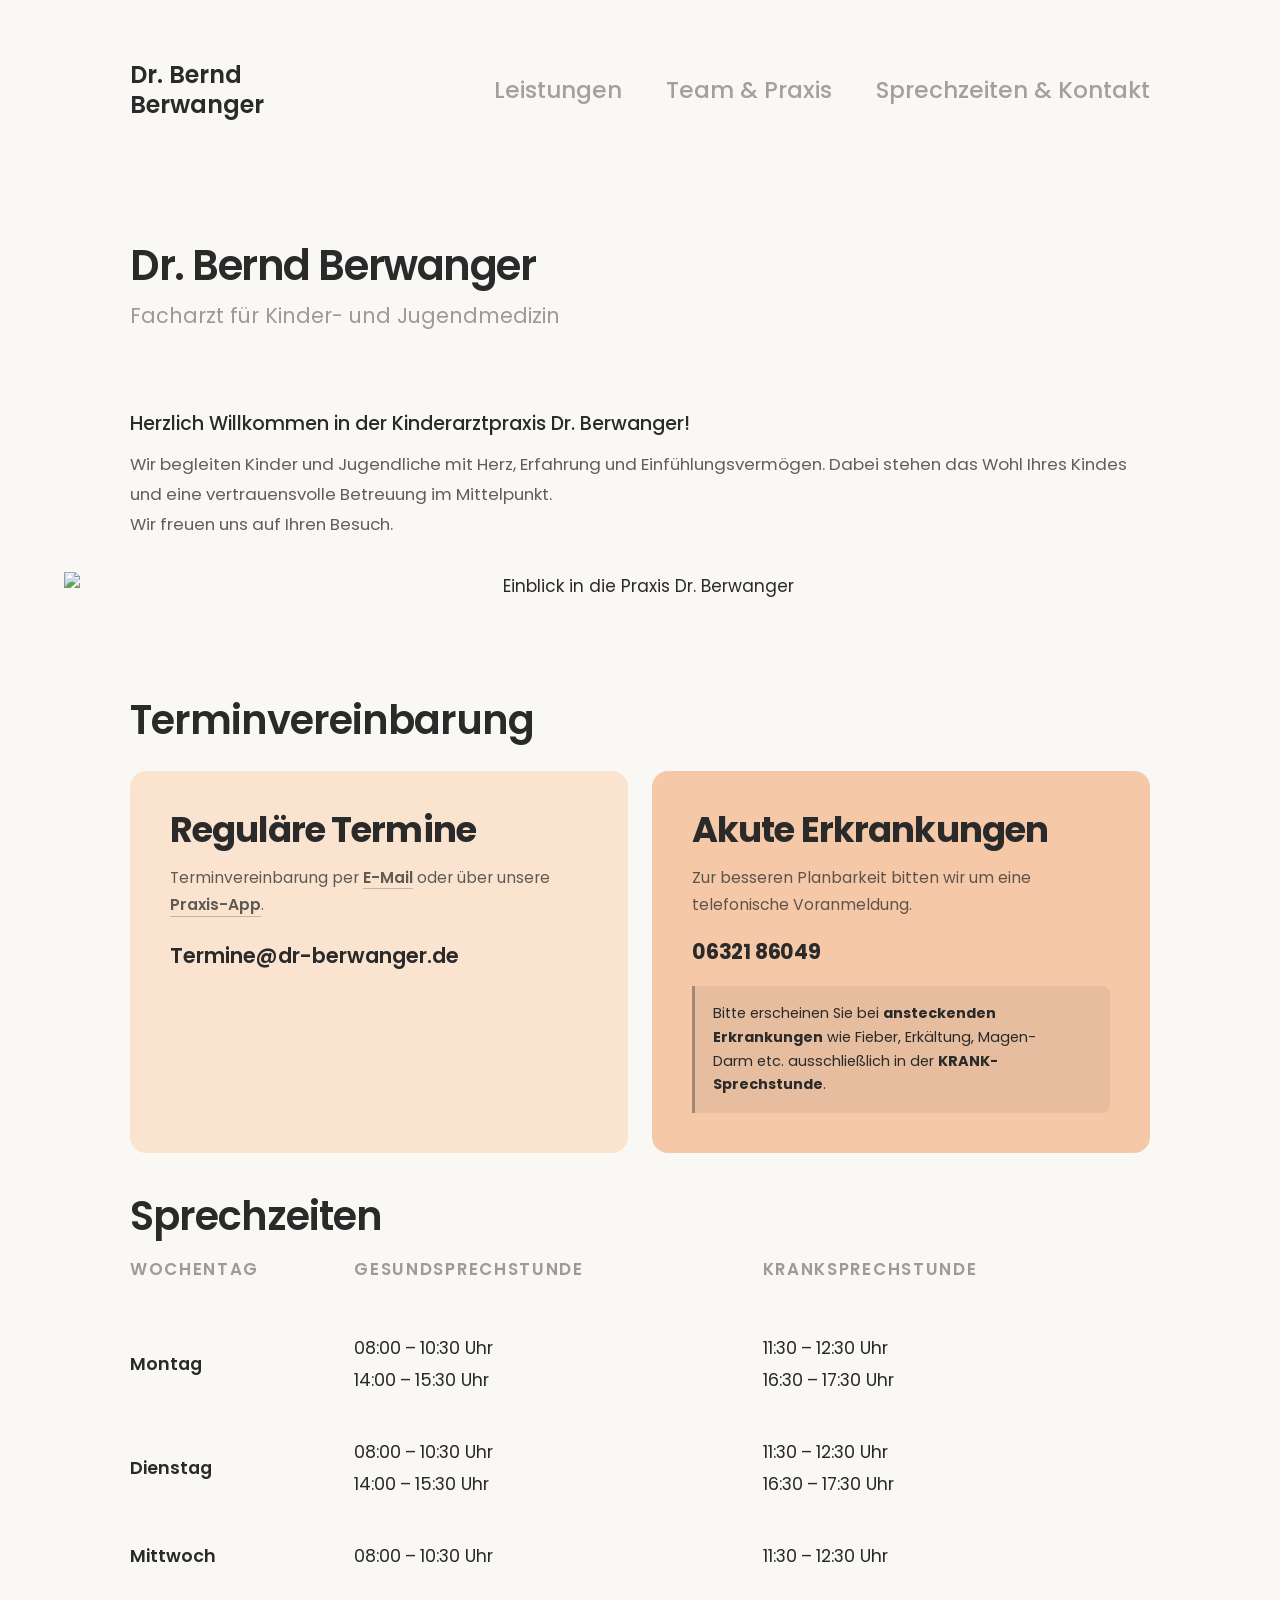
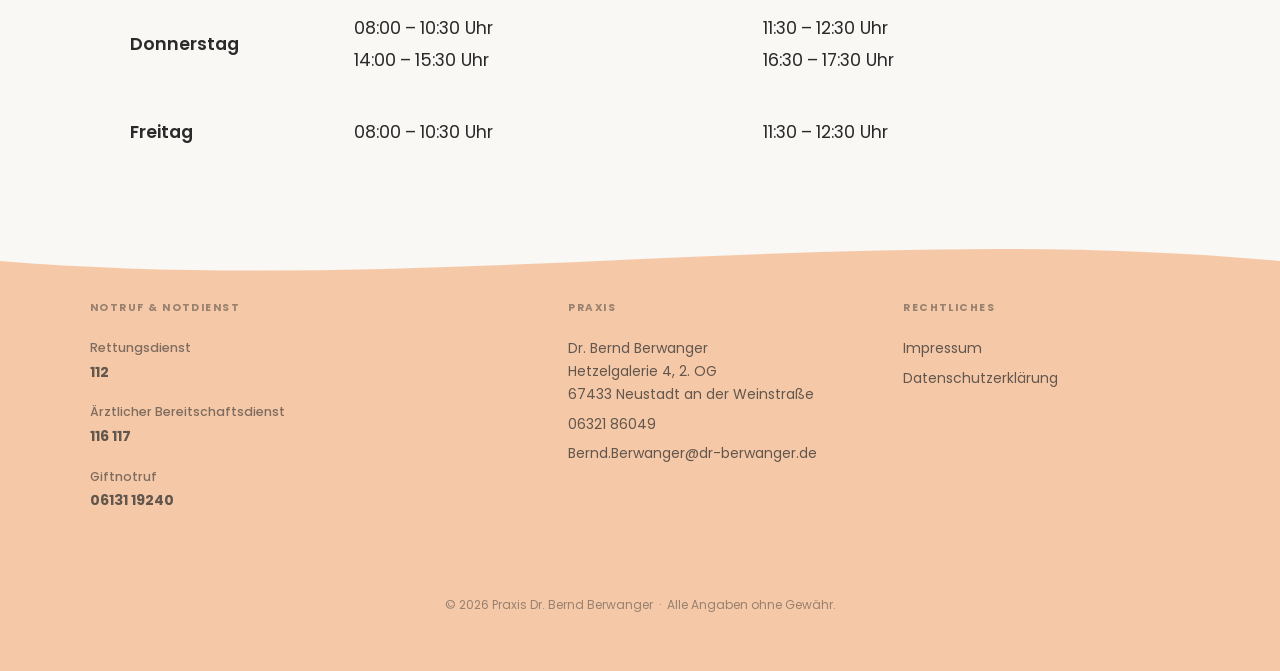
==== index.html @ 6b4e0fe8 "Burger-Linien und weitere Anpassungen" ====
<!DOCTYPE html>
<html lang="de">
<head>
  <meta charset="UTF-8" />
  <meta name="viewport" content="width=device-width, initial-scale=1.0" />
  <link rel="icon" href="favicon.ico" type="image/x-icon" />
  <link rel="icon" type="image/png" sizes="32x32" href="favicon-32x32.png" />
  <link rel="apple-touch-icon" sizes="180x180" href="apple-touch-icon.png" />
  <meta name="description" content="Kinderarztpraxis Dr. Bernd Berwanger – Ihr Kinder- und Jugendarzt in Neustadt. Sprechzeiten, Leistungen und Kontakt." />
  <title>Dr. Bernd Berwanger – Kinderarztpraxis</title>

  <!-- Google Fonts: Poppins -->
  <link rel="preconnect" href="https://fonts.googleapis.com" />
  <link rel="preconnect" href="https://fonts.gstatic.com" crossorigin />
  <link href="https://fonts.googleapis.com/css2?family=Poppins:wght@300;400;500;600;700&display=swap" rel="stylesheet" />

  <!-- Zentrales Design-System -->
  <link rel="stylesheet" href="style.css" />

  <style>
    /* ── Terminvereinbarung: E-Mail & Telefon auf h3-Größe ──────
       Analog zu kontakt.html – überschreibt die großen Werte aus style.css.
       Unterstriche entfallen bei der E-Mail.
    ──────────────────────────────────────────────────────────── */
    .termin-tel-link {
      font-size:      clamp(1rem, 2.5vw, 1.3rem);
      letter-spacing: -0.01em;
      line-height:    1.35;
    }

    .termin-email-link {
      font-size:   clamp(1rem, 2.5vw, 1.3rem);
      border-bottom: none;
    }

    .termin-email-link:hover { opacity: 0.65; }
  </style>
</head>

<body>

  <!-- ════════════════════════════════════════
       KOPFZEILE / NAVIGATION
  ════════════════════════════════════════ -->
  <header class="nav-wrapper" role="banner">
    <div class="nav-inner">

      <a href="index.html" class="logo-bereich" aria-label="Startseite – Praxis Dr. Berwanger">
        <img id="praxis-logo" src="" alt="Logo der Praxis Dr. Berwanger" />
        <div>
          <div class="logo-text-haupt">Dr. Bernd<br />Berwanger</div>
        </div>
      </a>

      <nav aria-label="Hauptnavigation">
        <ul class="nav-links">
          <li><a href="leistungen.html">Leistungen</a></li>
          <li><a href="team.html">Team &amp; Praxis</a></li>
          <li><a href="kontakt.html">Sprechzeiten &amp; Kontakt</a></li>
        </ul>
      </nav>

      <button
        class="burger-btn"
        id="burgerBtn"
        aria-expanded="false"
        aria-controls="mobileMenu"
        aria-label="Menü öffnen"
      >
        <span></span>
        <span></span>
        <span></span>
      </button>

    </div>

    <nav id="mobileMenu" class="mobile-menu" aria-label="Mobile Navigation" hidden>
      <a href="leistungen.html">Leistungen</a>
      <a href="team.html">Team &amp; Praxis</a>
      <a href="kontakt.html">Sprechzeiten &amp; Kontakt</a>
    </nav>
  </header>


  <!-- ════════════════════════════════════════
       ANKÜNDIGUNGS-BANNER (dynamisch aus JSON)
  ════════════════════════════════════════ -->
  <div id="newsBanner" role="alert" aria-live="polite" style="display:none;"></div>


  <!-- ════════════════════════════════════════
       HAUPTINHALT
  ════════════════════════════════════════ -->
  <main id="hauptinhalt" class="startseite">

    <div class="inhalt-zentriert einblenden verzoegert-1">
      <section
        class="begruessungsbereich"
        id="begruessungsBereich"
        aria-labelledby="praxisArztName"
      >
        <div class="lade-placeholder" style="width:55%; height:3.6rem; margin-bottom:1rem;"></div>
        <div class="lade-placeholder" style="width:43%; height:1.35rem; margin-bottom:5rem;"></div>
        <div class="lade-placeholder" style="width:72%; margin-bottom:0.7rem;"></div>
        <div class="lade-placeholder" style="width:90%; margin-bottom:0.45rem;"></div>
        <div class="lade-placeholder" style="width:38%;"></div>
      </section>
    </div>

    <div class="startseiten-bild-wrapper einblenden verzoegert-1">
      <img
        src="bilder/bild_startseite1.png"
        alt="Einblick in die Praxis Dr. Berwanger"
        class="startseiten-bild"
      />
    </div>

    <!-- ════════════════════════════════════════
         TERMINVEREINBARUNG
    ════════════════════════════════════════ -->
    <div class="inhalt-zentriert">
      <section
        class="terminvereinbarung-bereich einblenden verzoegert-2"
        id="terminvereinbarungBereich"
        aria-labelledby="terminTitel"
      >
        <h2 id="terminTitel">Terminvereinbarung</h2>

        <div class="termin-grid">

          <!-- ── Nicht akut ─────────────────────────── -->
          <div class="termin-karte">
            <span class="termin-kategorie">Reguläre Termine</span>
            <p>
              Terminvereinbarung per
              <a href="mailto:Termine@dr-berwanger.de" id="terminEmailInline" class="termin-inline-link">E-Mail</a>
              oder über unsere
              <a href="kontakt.html" class="termin-inline-link">Praxis-App</a>.
            </p>
            <a href="mailto:Termine@dr-berwanger.de" id="terminEmailDisplay" class="termin-email-link">
              Termine@dr-berwanger.de
            </a>
          </div>

          <!-- ── Akutes Anliegen ────────────────────── -->
          <div class="termin-karte termin-karte--akut">
            <span class="termin-kategorie">Akute Erkrankungen</span>
            <p>Zur besseren Planbarkeit bitten wir um eine telefonische Voranmeldung.</p>

            <a href="tel:0632186049" class="termin-tel-link" aria-label="Praxis anrufen: 06321 86049">
              06321&thinsp;86049
            </a>

            <div class="termin-warn-box" role="note">
              Bitte erscheinen Sie bei <strong>ansteckenden Erkrankungen</strong>
              wie Fieber, Erkältung, Magen-Darm&nbsp;etc. ausschließlich
              in der <strong>KRANK-Sprechstunde</strong>.
            </div>
          </div>

        </div>
      </section>
    </div>

    <div class="inhalt-zentriert">
      <section
        class="sprechzeiten-bereich einblenden verzoegert-2"
        id="sprechzeitenBereich"
        aria-labelledby="sprechzeitenTitel"
      >
        <h2 id="sprechzeitenTitel">Sprechzeiten</h2>
        <div id="sprechzeitenTabelle" role="region" aria-label="Sprechzeiten-Übersicht">
          <table class="sprechzeiten-tabelle" aria-hidden="true">
            <tbody>
              <tr><td colspan="3"><div class="lade-placeholder" style="height:2.75rem;"></div></td></tr>
              <tr><td colspan="3"><div class="lade-placeholder" style="height:2.75rem; margin-top:0.6rem;"></div></td></tr>
              <tr><td colspan="3"><div class="lade-placeholder" style="height:2.75rem; margin-top:0.6rem;"></div></td></tr>
            </tbody>
          </table>
        </div>
      </section>
    </div>

  </main>


  <!-- ════════════════════════════════════════
       FUSSZEILE
  ════════════════════════════════════════ -->
  <footer role="contentinfo">

    <svg
      class="footer-welle"
      viewBox="0 0 1440 90"
      preserveAspectRatio="none"
      xmlns="http://www.w3.org/2000/svg"
      aria-hidden="true"
    >
      <path d="M0,60 C480,95 960,20 1440,60 L1440,0 L0,0 Z" />
    </svg>

    <div class="footer-inner">

      <!-- Notruf & Notdienst -->
      <div class="footer-block">
        <h4>Notruf &amp; Notdienst</h4>
        <div class="notruf-eintrag">
          <div class="notruf-name">Rettungsdienst</div>
          <a href="tel:112" class="notruf-tel">112</a>
        </div>
        <div class="notruf-eintrag">
          <div class="notruf-name">Ärztlicher Bereitschaftsdienst</div>
          <a href="tel:116117" class="notruf-tel">116 117</a>
        </div>
        <div class="notruf-eintrag">
          <div class="notruf-name">Giftnotruf</div>
          <a href="tel:0613119240" class="notruf-tel">06131 19240</a>
        </div>
      </div>

      <!-- Praxis-Kontakt (dynamisch) -->
      <div class="footer-block" id="footerKontakt">
        <h4>Praxis</h4>
        <p class="lade-placeholder" style="width:85%;"></p>
        <p class="lade-placeholder" style="width:60%; margin-top:0.5rem;"></p>
        <p class="lade-placeholder" style="width:70%; margin-top:0.5rem;"></p>
      </div>

      <!-- Rechtliches -->
      <div class="footer-block">
        <h4>Rechtliches</h4>
        <a href="impressum.html">Impressum</a>
        <a href="datenschutz.html">Datenschutzerklärung</a>
      </div>

    </div>

    <div class="footer-bottom">
      <p>&copy; <span id="jahreszahl"></span> Praxis Dr. Bernd Berwanger &nbsp;·&nbsp; Alle Angaben ohne Gewähr.</p>
    </div>

  </footer>


  <!-- ════════════════════════════════════════
       JAVASCRIPT
  ════════════════════════════════════════ -->
  <script>
    "use strict";

    /* ════════════════════════════════════════════════════════════
       DATUMS-HILFSFUNKTIONEN
       ────────────────────────────────────────────────────────────
       parseDatum  : "YYYY-MM-DD" → lokales Date-Objekt (UTC-sicher)
       formatDatum : Date → "TT.MM.JJJJ"
    ════════════════════════════════════════════════════════════ */
    function parseDatum(str) {
      const [y, m, d] = str.split('-').map(Number);
      return new Date(y, m - 1, d);
    }

    function formatDatum(datum) {
      const t = String(datum.getDate()).padStart(2, '0');
      const m = String(datum.getMonth() + 1).padStart(2, '0');
      return `${t}.${m}.${datum.getFullYear()}`;
    }

    /* ════════════════════════════════════════════════════════════
       SCHLIESSZEIT-LOGIK
       ────────────────────────────────────────────────────────────
       Gibt die erste Schließzeit zurück, für die heute innerhalb
       des Vorlaufzeitraums oder während der Schließung liegt.
       Sonst null → kein Banner.

       Rückgabe-Objekt enthält zusätzlich:
         vonDatum    : Date-Objekt des Starttags
         bisDatum    : Date-Objekt des letzten Schließtags
         phase       : 'vorlauf' | 'aktiv'
    ════════════════════════════════════════════════════════════ */
    function findeAktiveSchliesszeit(schliesstage) {
      if (!Array.isArray(schliesstage)) return null;
      const heute = new Date();
      heute.setHours(0, 0, 0, 0);

      return [...schliesstage]
        .map(s => {
          const vonDatum    = parseDatum(s.von);
          const bisDatum    = parseDatum(s.bis);
          const vorlaufTage = s.vorlauf_tage ?? 14;
          const vorlaufStart = new Date(vonDatum);
          vorlaufStart.setDate(vorlaufStart.getDate() - vorlaufTage);
          return { ...s, vonDatum, bisDatum, vorlaufStart };
        })
        .filter(s => heute >= s.vorlaufStart && heute <= s.bisDatum)
        .sort((a, b) => a.vonDatum - b.vonDatum)
        .map(s => ({ ...s, phase: heute < s.vonDatum ? 'vorlauf' : 'aktiv' }))[0]
        ?? null;
    }

    /* ════════════════════════════════════════════════════════════
       BANNERTEXT
       ────────────────────────────────────────────────────────────
       Vorlaufphase : "vom TT.MM.JJJJ bis TT.MM.JJJJ wegen …"
       Aktivphase   : "wegen … noch bis TT.MM.JJJJ geschlossen"
       Beide Phasen: Wiedereröffnungsdatum (bis + 1 Tag) am Ende.
    ════════════════════════════════════════════════════════════ */
    function bannerTextErstellen(s) {
      const bisStr    = formatDatum(s.bisDatum);
      const wiederAuf = new Date(s.bisDatum);
      wiederAuf.setDate(wiederAuf.getDate() + 1);
      const wiederAufStr = formatDatum(wiederAuf);

      if (s.phase === 'vorlauf') {
        const vonStr = formatDatum(s.vonDatum);
        return `Unsere Praxis ist vom ${vonStr} bis ${bisStr} ` +
               `wegen ${s.grund} geschlossen. ` +
               `Wir freuen uns, Sie ab dem ${wiederAufStr} wieder begrüßen zu dürfen.`;
      }
      return `Unsere Praxis ist wegen ${s.grund} noch bis ${bisStr} geschlossen. ` +
             `Wir freuen uns, Sie ab dem ${wiederAufStr} wieder begrüßen zu dürfen.`;
    }

    /* ── Hilfsfunktionen Sprechzeiten ───────────────────────── */
    function zeitraum(von, bis) {
      if (!von || !bis) return null;
      return `${von}&thinsp;–&thinsp;${bis} Uhr`;
    }

    function zeitblockHtml(zeiten) {
      if (!zeiten || !zeiten.von) return '<span style="opacity:0.28;">–</span>';
      const morgenText     = zeitraum(zeiten.von, zeiten.bis);
      const nachmittagText = (zeiten.nachmittag_von && zeiten.nachmittag_bis)
        ? zeitraum(zeiten.nachmittag_von, zeiten.nachmittag_bis)
        : null;
      let html = '<span class="zeitblock">';
      html += `<span class="morgen">${morgenText}</span>`;
      if (nachmittagText) {
        html += `<span class="nachmittag">${nachmittagText}</span>`;
      }
      html += '</span>';
      return html;
    }

    /* ── Befüll-Funktion: Sprechzeiten ──────────────────────── */
    function befuelleSprechzeiten(oeffnungszeiten) {
      if (!oeffnungszeiten || !oeffnungszeiten.tage) return;
      const container = document.getElementById('sprechzeitenTabelle');
      let html =
        '<table class="sprechzeiten-tabelle" role="table" aria-label="Wöchentliche Sprechzeiten">' +
          '<thead>' +
            '<tr>' +
              '<th scope="col">Wochentag</th>' +
              '<th scope="col">Gesundsprechstunde</th>' +
              '<th scope="col">Kranksprechstunde</th>' +
            '</tr>' +
          '</thead>' +
          '<tbody>';
      oeffnungszeiten.tage.forEach(eintrag => {
        html +=
          '<tr>' +
            `<td>${eintrag.tag}</td>` +
            `<td data-label="Gesundsprechstunde">${zeitblockHtml(eintrag.gesund)}</td>` +
            `<td data-label="Kranksprechstunde">${zeitblockHtml(eintrag.krank)}</td>` +
          '</tr>';
      });
      html += '</tbody></table>';
      container.innerHTML = html;
    }

    /* ── Burger-Menü ────────────────────────────────────────── */
    const burgerBtn  = document.getElementById('burgerBtn');
    const mobileMenu = document.getElementById('mobileMenu');

    burgerBtn.addEventListener('click', () => {
      const istOffen = burgerBtn.classList.toggle('offen');
      burgerBtn.setAttribute('aria-expanded', istOffen);
      burgerBtn.setAttribute('aria-label', istOffen ? 'Menü schließen' : 'Menü öffnen');
      mobileMenu.classList.toggle('offen', istOffen);
      mobileMenu.hidden = !istOffen;
    });

    mobileMenu.querySelectorAll('a').forEach(link => {
      link.addEventListener('click', () => {
        burgerBtn.classList.remove('offen');
        burgerBtn.setAttribute('aria-expanded', 'false');
        burgerBtn.setAttribute('aria-label', 'Menü öffnen');
        mobileMenu.classList.remove('offen');
        mobileMenu.hidden = true;
      });
    });

    /* ── Aktive Seite markieren ─────────────────────────────── */
    const aktuelleSeite = window.location.pathname.split('/').pop() || 'index.html';
    document.querySelectorAll('.nav-links a, .mobile-menu a').forEach(link => {
      if (link.getAttribute('href') === aktuelleSeite) link.classList.add('aktiv');
    });

    /* ── Jahr im Footer ─────────────────────────────────────── */
    document.getElementById('jahreszahl').textContent = new Date().getFullYear();

    /* ── Praxisdaten laden ──────────────────────────────────── */
    fetch('praxis-daten.json')
      .then(res => {
        if (!res.ok) throw new Error('praxis-daten.json nicht erreichbar');
        return res.json();
      })
      .then(daten => {
        befuelleLogo(daten.praxis);
        befuelleBanner(daten.banner, daten.schliesstage);
        befuelleBegruessungsbereich(daten.praxis);
        befuelleSprechzeiten(daten.oeffnungszeiten);
        befuelleTerminEmail(daten.kontakt);
        befuelleFooterKontakt(daten.kontakt, daten.praxis);
      })
      .catch(err => {
        console.error('Fehler beim Laden der Praxisdaten:', err);
        document.querySelector('main').insertAdjacentHTML('afterbegin',
          '<p role="alert" style="font-size:0.875rem;opacity:0.6;margin-bottom:2rem;">' +
          'Die Praxisdaten konnten momentan nicht geladen werden.</p>'
        );
      });

    /* ── Befüll-Funktionen ──────────────────────────────────── */

    function befuelleLogo(praxis) {
      if (!praxis || !praxis.logo) return;
      const logoEl = document.getElementById('praxis-logo');
      logoEl.src   = praxis.logo;
      logoEl.onerror = () => { logoEl.style.display = 'none'; };
    }

    /* ── Banner ─────────────────────────────────────────────────
       Prüft automatisch anhand der schliesstage, ob heute im
       Vorlauf- oder Schließzeitraum liegt.
       - Vorlauf  : "vom TT.MM.JJJJ bis TT.MM.JJJJ wegen …"
       - Aktiv    : "wegen … noch bis TT.MM.JJJJ geschlossen"
       Der "Vertretung ansehen"-Button erscheint, wenn
       banner.vertretung_seite gesetzt ist.
    ──────────────────────────────────────────────────────────── */
    function befuelleBanner(banner, schliesstage) {
      const aktiv = findeAktiveSchliesszeit(schliesstage);
      if (!aktiv) return;

      const div  = document.getElementById('newsBanner');
      const text = bannerTextErstellen(aktiv);

      const btnHtml = banner?.vertretung_seite
        ? `<a href="${banner.vertretung_seite}" class="banner-btn">Vertretung ansehen</a>`
        : '';

      div.innerHTML =
        '<div class="banner">' +
          '<div class="banner-inner">' +
            `<p class="banner-text">${text}</p>` +
            btnHtml +
          '</div>' +
        '</div>';

      div.style.display = '';
    }

    function befuelleBegruessungsbereich(praxis) {
      if (!praxis) return;
      const el = document.getElementById('begruessungsBereich');
      const gruss = praxis.willkommen_gruss
        ? `<br>${praxis.willkommen_gruss}`
        : '';
      el.innerHTML =
        `<h1 id="praxisArztName">${praxis.arzt_name}</h1>` +
        `<p class="arzt-fachrichtung">${praxis.arzt_titel}</p>` +
        `<p class="willkommen-titel">${praxis.willkommen_titel}</p>` +
        `<p class="willkommen-text">${praxis.willkommen_fliesstext}${gruss}</p>`;
    }

    function befuelleTerminEmail(kontakt) {
      if (!kontakt?.termin_email) return;
      const mail = kontakt.termin_email;
      const href = `mailto:${mail}`;
      const inlineEl  = document.getElementById('terminEmailInline');
      const displayEl = document.getElementById('terminEmailDisplay');
      if (inlineEl)  inlineEl.href = href;
      if (displayEl) { displayEl.href = href; displayEl.textContent = mail; }
    }

    function befuelleFooterKontakt(kontakt, praxis) {
      if (!kontakt) return;
      const el   = document.getElementById('footerKontakt');
      const adr  = kontakt.adresse;
      const name = praxis?.arzt_name ?? 'Praxis Dr. Berwanger';
      el.innerHTML =
        '<h4>Praxis</h4>' +
        `<p>${name}<br>${adr.strasse}<br>${adr.plz} ${adr.ort}</p>` +
        `<a href="tel:${kontakt.telefon.replace(/\s/g, '')}">${kontakt.telefon}</a>` +
        `<a href="mailto:${kontakt.email}" style="margin-top:0.15rem;">${kontakt.email}</a>`;
    }
  </script>

</body>
</html>
---- style.css ----
/* ════════════════════════════════════════════════════════════════
   style.css — Kinderarztpraxis Dr. Bernd Berwanger
   Zentrales Design-System · v2.1
   Alle Seiten binden diese Datei ein.
════════════════════════════════════════════════════════════════ */


/* ── 1. Design-Variablen ─────────────────────────────────────── */
:root {
  --font:                  'Poppins', sans-serif;

  --farbe-hintergrund:     #FAF8F5;
  --farbe-text:            #2A2A2A;
  --farbe-gedaempft:       rgba(42, 42, 42, 0.45);
  --farbe-sehr-gedaempft:  rgba(42, 42, 42, 0.07);

  --farbe-banner-bg:  #FAE4D0;   /* helles Pastell-Orange  */
  --farbe-footer-bg:  #F5C9A8;   /* warmes Pastell-Orange  */

  --max-breite:            1100px;
  --max-breite-schmal:      860px;
  --abstand-sektion:         6rem;
}


/* ── 2. Reset & Basis ────────────────────────────────────────── */
*,
*::before,
*::after {
  box-sizing: border-box;
  margin:     0;
  padding:    0;
}

html {
  scroll-behavior: smooth;
  -webkit-text-size-adjust: 100%;
}

body {
  background:   var(--farbe-hintergrund);
  color:        var(--farbe-text);
  font-family:  var(--font);
  font-size:    17px;
  font-weight:  400;
  line-height:  1.75;
  min-height:   100dvh;
}

img,
svg {
  display: block;
}

ul,
ol {
  list-style: none;
}

a {
  color:           var(--farbe-text);
  text-decoration: none;
}


/* ── 3. Typografie ───────────────────────────────────────────── */
h1 {
  font-size:      clamp(1.92rem, 4.8vw, 3.2rem); /* -20% verkleinert */
  font-weight:    700;
  line-height:    1.07;
  letter-spacing: -0.035em;
  margin-bottom:  1.5rem;
}

h2 {
  font-size:      clamp(1.6rem, 4vw, 2.5rem);
  font-weight:    600;
  line-height:    1.15;
  letter-spacing: -0.025em;
  margin-bottom:  1rem;
}

h3 {
  font-size:      clamp(1rem, 2.5vw, 1.3rem);
  font-weight:    600;
  line-height:    1.35;
  letter-spacing: -0.01em;
  margin-bottom:  0.5rem;
}

h4 {
  font-size:      0.65rem;
  font-weight:    700;
  text-transform: uppercase;
  letter-spacing: 0.14em;
  color:          var(--farbe-gedaempft);
  margin-bottom:  1.25rem;
}

p {
  margin-bottom: 1rem;
}
p:last-child {
  margin-bottom: 0;
}


/* ── 4. Navigation ───────────────────────────────────────────── */
.nav-wrapper {
  position:   sticky;
  top:        0;
  z-index:    200;
  background: var(--farbe-hintergrund);
}

.nav-inner {
  max-width:       var(--max-breite);
  margin:          0 auto;
  padding:         3.75rem 2.5rem;
  display:         flex;
  align-items:     center;
  justify-content: space-between;
  gap:             2rem;
}

/* Logo-Bereich */
.logo-bereich {
  display:     flex;
  align-items: center;
  gap:         1rem;
  flex-shrink: 0;
}

#praxis-logo {
  height:       85px;
  width:        auto;
  object-fit:   contain;
  flex-shrink:  0;
}

/* Leere src verbergen – kein broken-image icon */
#praxis-logo:not([src]),
#praxis-logo[src=""] {
  display: none;
}

.logo-text-haupt {
  font-size:      1.5rem; 
  font-weight:    600;
  line-height:    1.25;
  white-space:    nowrap;
}

.logo-text-unter {
  font-size:      1.2rem; 
  font-weight:    400;
  color:          var(--farbe-gedaempft);
  line-height:    1.2;
  white-space:    nowrap;
}

/* Desktop-Navigationslinks */
.nav-links {
  display: flex;
  gap:     2.75rem;
}

.nav-links a {
  font-size:      1.45rem; /* +20% vergrößert */
  font-weight:    500;
  opacity:        0.42;
  transition:     opacity 0.22s ease;
  white-space:    nowrap;
}

.nav-links a:hover,
.nav-links a.aktiv {
  opacity: 1;
}

/* Burger-Button */
.burger-btn {
  display:         none;
  flex-direction:  column;
  justify-content: center;
  gap:             5px;
  width:           40px;
  height:          40px;
  background:      none;
  border:          none;
  cursor:          pointer;
  padding:         8px;
  flex-shrink:     0;
}

.burger-btn span {
  display:       block;
  height:        2px;
  background:    var(--farbe-text);
  border-radius: 2px;
  transition:    transform 0.25s ease, opacity 0.25s ease;
}

.burger-btn.offen span:nth-child(1) { transform: translateY(6.5px)  rotate(45deg);  }
.burger-btn.offen span:nth-child(2) { opacity: 0; }
.burger-btn.offen span:nth-child(3) { transform: translateY(-6.5px) rotate(-45deg); }

/* Mobiles Menü */
.mobile-menu {
  display:    none;
  background: var(--farbe-hintergrund);
  padding:    0.25rem 2rem 1.75rem;
}

.mobile-menu.offen {
  display: block;
}

.mobile-menu a {
  display:     block;
  padding:     0.85rem 0;
  font-size:   1.2rem;   /* +20% vergrößert */
  font-weight: 500;
  opacity:     0.45;
  transition:  opacity 0.2s;
}

.mobile-menu a:hover { opacity: 1; }

@media (max-width: 767px) {
  .nav-links  { display: none; }
  .burger-btn { display: flex; }
  .nav-inner  { padding: 1.5rem 1.75rem; }
  .mobile-menu { padding: 0 1.75rem 1.75rem; }
}


/* ── 5. Ankündigungs-Banner ──────────────────────────────────── */

/* Äußerer Wrapper: zentriert den Card-Block auf Inhaltsbreite */
#newsBanner {
  max-width: var(--max-breite);
  margin:    2rem auto 0;
  padding:   0 2.5rem;
}

/* Die Card selbst: salbeigrüner Hintergrund, weiche Ecken */
.banner {
  background:    var(--farbe-footer-bg);
  padding:       2.5rem;
  border-radius: 16px;
}

/* Flex-Spalte: Text oben, Button darunter, linksbündig */
.banner-inner {
  display:        flex;
  flex-direction: column;
  align-items:    flex-start;
  gap:            1.75rem;
}

/* Ankündigungstext */
.banner-text {
  font-size:   1.15rem;
  font-weight: 500;
  line-height: 1.6;
  margin:      0;
}

/* Pillen-Button: dunkel-anthrazit, helle Schrift, voll abgerundet */
.banner-btn {
  display:       inline-block;
  font-size:     1.05rem;
  font-weight:   600;
  color:         var(--farbe-hintergrund);
  background:    var(--farbe-text);
  padding:       0.85rem 1.75rem;
  border-radius: 100px;
  transition:    opacity 0.2s ease, transform 0.2s ease;
  white-space:   nowrap;
}

.banner-btn:hover {
  opacity:   0.88;
  transform: translateY(-2px);
}

/* Smartphone: engerer Innenabstand, Button streckt sich auf volle Breite */
@media (max-width: 767px) {
  #newsBanner { padding: 0 1.75rem; margin-top: 1.5rem; }
  .banner     { padding: 1.75rem; border-radius: 12px; }
  .banner-btn { display: block; width: 100%; text-align: center; }
}

/* ── 6. Hauptinhalt ──────────────────────────────────────────── */
main {
  max-width: var(--max-breite);
  margin:    0 auto;
  padding:   6.5rem 2.5rem 11rem;
}

/* Startseite: kein eigenes Padding/max-width, Sections haben eigene Wrapper */
main.startseite {
  max-width: 100%;
  padding:   0;
}

/* Zentrierter Inhalts-Wrapper (ersetzt das Padding von main.startseite) */
.inhalt-zentriert {
  max-width: var(--max-breite);
  margin:    0 auto;
  padding:   4rem 2.5rem 0;
}
.inhalt-zentriert:last-child {
  padding-top:    2rem;   /* ← NEU: war implizit 6.5rem wie alle inhalt-zentriert */
  padding-bottom: 2rem;
}

@media (max-width: 767px) {
  main { padding: 4rem 1.75rem 8rem; }
  .inhalt-zentriert       { padding: 4rem 1.75rem 0; }
  .inhalt-zentriert:last-child { padding-bottom: 8rem; }
  .startseiten-bild-wrapper { width: 100%; } /* war 90% – auf Mobile volle Breite */
}

/* ── 7. Startseite – Begrüßungsbereich ──────────────────────── */
.begruessungsbereich {
  margin-bottom: 2rem;
}

.begruessungsbereich h1 {
  font-size:     clamp(1.6rem, 4vw, 2.6rem); /* Macht den Namen auf der Startseite ca. 15-20% kleiner */
 font-weight:   600;
  margin-bottom: 0.8rem;
}

/* Fachrichtung: kleiner als H1, gedämpft, großer Weißraum nach unten */
.begruessungsbereich .arzt-fachrichtung {
  font-size:     clamp(1.05rem, 2.2vw, 1.3rem);
  font-weight:   400;
  color:         var(--farbe-gedaempft);
  margin-bottom: 5rem;   /* bewusst großzügiger vertikaler Abstand */
  line-height:   1.4;
}

/* Willkommens-Titel: semi-bold, leicht größer als Fließtext */
.begruessungsbereich .willkommen-titel {
  font-size:     clamp(1rem, 1.8vw, 1.2rem);
  font-weight:   500;
  margin-bottom: 0.6rem;
  line-height:   1.5;
}

.begruessungsbereich .willkommen-text {
  max-width:   100%; /* Erlaubt dem Text, den gesamten verfügbaren Platz zu nutzen */
  font-size:   1.05rem;
  opacity:     0.74;
  line-height: 1.8;
  margin:      0;
}


/* ── 8. Startseite – Sprechzeiten ────────────────────────────── */
.sprechzeiten-bereich {
  padding-top: 0.5rem;
}

/* Sprechzeiten-Tabelle */
.sprechzeiten-tabelle {
  width:           100%;
  border-collapse: collapse;
}

.sprechzeiten-tabelle thead th {
  text-align:     left;
  font-size:      1.05rem;
  font-weight:    600;
  text-transform: uppercase;
  letter-spacing: 0.1em;
  color:          var(--farbe-gedaempft);
  padding:        0 3.5rem 1.75rem 0;
  white-space:    nowrap;
}

.sprechzeiten-tabelle thead th:first-child { padding-left: 0; }

.sprechzeiten-tabelle tbody td {
  padding:        1.4rem 3.5rem 1.4rem 0;
  font-size:      1.1rem;
  vertical-align: middle;
  line-height:    1.55;
}

.sprechzeiten-tabelle tbody td:first-child {
  padding-left: 0;
  font-weight:  600;
  width:        22%;
  white-space:  nowrap;
}

.zeitblock {
  font-variant-numeric: tabular-nums;
}

.zeitblock .morgen {
  display: block;
}

.zeitblock .nachmittag {
  display:    block;
  margin-top: 0.3rem;
}

/* Mobile-Tabelle – greift beim selben Breakpoint wie der Burger-Button */
@media (max-width: 767px) {
  .sprechzeiten-tabelle thead {
    display: none;
  }

  .sprechzeiten-tabelle tbody tr {
    display:       block;
    margin-bottom: 2.75rem;
  }

  .sprechzeiten-tabelle tbody td {
    display:         flex;
    justify-content: space-between;
    align-items:     flex-start;
    padding:         0.55rem 0;
    font-size:       1rem;
    width:           100%;
  }

  .sprechzeiten-tabelle tbody td:first-child {
    display:        block;
    font-size:      1.05rem;
    font-weight:    700;
    width:          100%;
    padding-bottom: 0.8rem;
  }

  .sprechzeiten-tabelle tbody td:not(:first-child)::before {
    content:       attr(data-label);
    font-size:     0.9rem;
    color:         var(--farbe-gedaempft);
    font-weight:   600;
    flex-shrink:   0;
    white-space:   nowrap;  /* Label bleibt einzeilig, keine feste min-width mehr nötig */
    padding-right: 0.6rem;  /* Abstand zum Zeitblock */
  }

  /* Zeitblock bekommt den verbleibenden Platz und bleibt rechtsbündig */
  .sprechzeiten-tabelle tbody td:not(:first-child) .zeitblock,
  .sprechzeiten-tabelle tbody td:not(:first-child) > span {
    flex:       1;
    min-width:  0;
    text-align: right;
  }
}


/* ── 9. Team-Grid ───────────────────────────────────────────── */
.team-grid {
  display:               grid;
  grid-template-columns: repeat(3, 1fr);
  gap:                   3rem 2.5rem;
  margin-bottom:         5rem;
}

.team-grid.vierspaltig {
  grid-template-columns: repeat(4, 1fr);
  gap:                   2.5rem 2rem;
}

.team-karte-bild {
  aspect-ratio:  3 / 4;
  background:    var(--farbe-sehr-gedaempft);
  border-radius: 8px;
  overflow:      hidden;
  margin-bottom: 1rem;
}

.team-karte-bild img {
  width:      100%;
  height:     100%;
  object-fit: cover;
}

.team-karte-name {
  font-size:     0.95rem;
  font-weight:   600;
  margin-bottom: 0.2rem;
}

.team-karte-rolle {
  font-size: 0.8rem;
  opacity:   0.55;
}

@media (max-width: 900px) {
  .team-grid              { grid-template-columns: repeat(2, 1fr); }
  .team-grid.vierspaltig  { grid-template-columns: repeat(3, 1fr); }
}

@media (max-width: 600px) {
  .team-grid,
  .team-grid.vierspaltig  { grid-template-columns: repeat(2, 1fr); gap: 1.75rem 1.25rem; }
}


/* ── 10. Kontakt-Seite ───────────────────────────────────────── */
.kontakt-block {
  margin-bottom: 5rem;
}

.kontakt-block h2 {
  margin-bottom: 0.5rem;
}

.kontakt-block .untertitel {
  font-size:     0.875rem;
  color:         var(--farbe-gedaempft);
  margin-bottom: 2rem;
}

.kontakt-tel-gross {
  font-size:      clamp(2rem, 5vw, 3rem);
  font-weight:    700;
  letter-spacing: -0.03em;
  line-height:    1;
  margin-bottom:  1.5rem;
}

.store-buttons {
  display:   flex;
  flex-wrap: wrap;
  gap:       0.75rem;
  margin-top: 1.5rem;
}

.store-btn {
  display:      inline-flex;
  align-items:  center;
  gap:          0.6rem;
  padding:      0.6rem 1.25rem;
  font-family:  var(--font);
  font-size:    0.8rem;
  font-weight:  600;
  border-radius: 6px;
  text-decoration: none;
  transition:   opacity 0.2s;
}

.store-btn:hover { opacity: 0.8; }

.store-btn.apple {
  background: var(--farbe-text);
  color:      var(--farbe-hintergrund);
}

.store-btn.google {
  background: transparent;
  color:      var(--farbe-text);
  outline:    1.5px solid rgba(42, 42, 42, 0.25);
}


/* ── 11. Rechtliche Seiten (Impressum / Datenschutz) ─────────── */
.legal-sektion {
  margin-bottom: 3.5rem;
}

.legal-sektion h2 {
  font-size:      clamp(1.1rem, 2.5vw, 1.5rem);
  margin-bottom:  1.25rem;
}

.legal-sektion p,
.legal-sektion li {
  font-size: 0.9rem;
  opacity:   0.78;
}

.hinweis-box {
  font-size: 0.875rem;
  opacity:   0.6;
  font-style: italic;
  margin-top: 1.5rem;
}

.rechte-liste li {
  padding:       0.5rem 0;
  padding-left:  1.25rem;
  position:      relative;
}

.rechte-liste li::before {
  content:    '–';
  position:   absolute;
  left:       0;
  opacity:    0.4;
}

.recht-art {
  display:       inline-block;
  font-size:     0.72rem;
  font-weight:   600;
  background:    rgba(42, 42, 42, 0.07);
  padding:       0.15rem 0.55rem;
  border-radius: 3px;
  margin-bottom: 0.25rem;
}


/* ── 12. Footer ──────────────────────────────────────────────── */
footer {
  background: var(--farbe-footer-bg);
  padding:    0 2.5rem 3.5rem;
}

/* Wellen-SVG */
.footer-welle {
  width:        calc(100% + 5rem);   /* 2 × 2.5rem Padding ausgleichen */
  margin-left:  -2.5rem;
  height:       90px;
  display:      block;
}

.footer-welle path {
  fill: var(--farbe-hintergrund);
}

/* Footer-Inhalt */
.footer-inner {
  max-width:             var(--max-breite);
  margin:                0 auto;
  display:               grid;
  grid-template-columns: 1.5fr 1fr 1fr;
  gap:                   3rem;
  padding-top:           0.5rem;
}

.footer-block p,
.footer-block a {
  font-size:       0.875rem;
  display:         block;
  margin-bottom:   0.4rem;
  text-decoration: none;
  opacity:         0.72;
  line-height:     1.65;
}

.footer-block a:hover { opacity: 1; }

/* Notruf-Einträge */
.notruf-eintrag {
  margin-bottom: 1.1rem;
}

.notruf-name {
  font-size:     0.78rem;
  font-weight:   500;
  opacity:       0.58;
  margin-bottom: 0.1rem;
}

.notruf-tel {
  font-size:       1.2rem;
  font-weight:     700;
  text-decoration: none;
  opacity:         1;
}

/* Footer-Bottom */
.footer-bottom {
  max-width:   var(--max-breite);
  margin:      2.5rem auto 0;
  padding-top: 1.5rem;
  font-size:   0.75rem;
  color:       var(--farbe-gedaempft);
  text-align:  center;
}

@media (min-width: 640px) and (max-width: 899px) {
  .footer-inner { grid-template-columns: 1fr 1fr; }
}

@media (max-width: 639px) {
  .footer-inner   { grid-template-columns: 1fr; gap: 2.5rem; }
  footer          { padding: 0 1.75rem 2.5rem; }
  .footer-welle   { height: 60px; }
}


/* ── 13. Animationen ─────────────────────────────────────────── */
@keyframes einblenden {
  from { opacity: 0; transform: translateY(22px); }
  to   { opacity: 1; transform: translateY(0);    }
}

.einblenden   { animation: einblenden 0.55s ease both; }
.verzoegert-1 { animation-delay: 0.07s; }
.verzoegert-2 { animation-delay: 0.16s; }
.verzoegert-3 { animation-delay: 0.25s; }
.verzoegert-4 { animation-delay: 0.34s; }


/* ── 14. Skeleton-Loader ─────────────────────────────────────── */
@keyframes puls {
  0%, 100% { opacity: 1;    }
  50%       { opacity: 0.28; }
}

.lade-placeholder {
  background:    rgba(42, 42, 42, 0.09);
  border-radius: 4px;
  height:        1.1em;
  display:       block;
  animation:     puls 1.6s ease-in-out infinite;
}

/* ── Startseiten-Bild ───────────────────────────────────────── */
.startseiten-bild-wrapper {
  width:      90%;
  margin:     0 auto 1.5rem;
  text-align: center;
}

.startseiten-bild {
  width:    100%;
  height:   auto;
  display:  block;
}

/* ── 15. Terminvereinbarung (Startseite) ─────────────────── */
.terminvereinbarung-bereich {
  padding-top: 0.5rem;
}

.terminvereinbarung-bereich > h2 {
  margin-bottom: 1.75rem;
}

/* Zwei-Spalten-Raster; stretch = gleiche Kartenhöhe */
.termin-grid {
  display:               grid;
  grid-template-columns: 1fr 1fr;
  gap:                   1.5rem;
  align-items:           stretch;
}

/* Basis-Karte – flex damit Inhalt oben bleibt und Höhe angeglichen wird */
.termin-karte {
  display:        flex;
  flex-direction: column;
  background:     var(--farbe-banner-bg);  /* #FAE4D0 – helles Pastell-Orange */
  border-radius:  16px;
  padding:        2.5rem;
}

/* Akut-Karte: warmes Pastell-Orange */
.termin-karte--akut {
  background: var(--farbe-footer-bg);       /* #F5C9A8 – warmes Pastell-Orange */

}

/* Prominentes Kategorie-Label – dominantes visuelles Element der Karte */
.termin-kategorie {
  display:        block;
  font-size:      clamp(1.75rem, 3.2vw, 2.2rem);
  font-weight:    700;
  letter-spacing: -0.025em;
  line-height:    1.1;
  margin-bottom:  0.85rem;
}

.termin-karte > p {
  font-size:     0.975rem;
  opacity:       0.74;
  margin-bottom: 1.25rem;
}

/* Inline-Links im Fließtext (E-Mail / Praxis-App) */
.termin-inline-link {
  color:           var(--farbe-text);
  font-weight:     600;
  border-bottom:   1.5px solid rgba(42, 42, 42, 0.35);
  padding-bottom:  0.05rem;
  transition:      border-color 0.2s, opacity 0.2s;
}

.termin-inline-link:hover {
  border-color: var(--farbe-text);
  opacity:      0.75;
}

/* E-Mail-Adresse als hervorgehobener Block-Link */
.termin-email-link {
  display:        inline-block;
  font-size:      1rem;
  font-weight:    600;
  color:          var(--farbe-text);
  border-bottom:  1.5px solid rgba(42, 42, 42, 0.3);
  padding-bottom: 0.1rem;
  transition:     border-color 0.2s, opacity 0.2s;
}

.termin-email-link:hover {
  border-color: var(--farbe-text);
  opacity:      0.75;
}

/* Große Telefonnummer */
.termin-tel-link {
  display:        block;
  font-size:      clamp(1.75rem, 3.8vw, 2.4rem);
  font-weight:    700;
  letter-spacing: -0.03em;
  line-height:    1;
  color:          var(--farbe-text);
  margin-bottom:  1.25rem;
  transition:     opacity 0.2s;
}

.termin-tel-link:hover {
  opacity: 0.7;
}

/* Kleiner Ergänzungstext (ohne Voranmeldung möglich) */
.termin-hinweis-text {
  font-size:     0.9rem;
  opacity:       0.65;
  margin-bottom: 1.25rem;
  line-height:   1.65;
}

/* KRANK-Sprechstunden-Hinweis */
.termin-warn-box {
  background:    rgba(42, 42, 42, 0.07);
  border-left:   3px solid rgba(42, 42, 42, 0.35);
  border-radius: 0 8px 8px 0;
  padding:       1rem 1.1rem;
  font-size:     0.9rem;
  line-height:   1.65;
  margin-top:    auto;   /* schiebt die Box bei unterschiedlichem Inhalt ans Ende */
}

/* Mobile: Karten untereinander */
@media (max-width: 767px) {
  .termin-grid {
    grid-template-columns: 1fr;
  }

  .termin-karte {
    padding:       1.75rem;
    border-radius: 12px;
  }
}

/* ── 16. Vertretungsseite ─────────────────────────────────── */
.vertr-intro {
  max-width:     800px;
  margin-bottom: 3rem;
}

#vertretungAerzte {
  display:   flex;
  flex-wrap: wrap;
  gap:       1.5rem;
}

.vertr-intro p {
  font-size:   1.05rem;
  line-height: 1.8;
  margin-bottom: 0.5rem;
}

/* Arzt-Karte */
.vertr-karte {
  flex:          1 1 340px;       /* ← neu statt max-width: 480px */
  background:    var(--farbe-footer-bg);
  border-radius: 16px;
  padding:       2.5rem;
}

.vertr-name {
  font-size:     clamp(1.2rem, 2.5vw, 1.5rem);
  font-weight:   700;
  letter-spacing: -0.015em;
  margin-bottom: 0.2rem;
}

.vertr-fachrichtung {
  font-size:     0.875rem;
  opacity:       0.58;
  margin-bottom: 0.35rem;
}

.vertr-adresse {
  font-size:     0.9rem;
  opacity:       0.72;
  margin-bottom: 1.5rem;
}

/* Kontaktzeilen */
.vertr-kontakt {
  display:        flex;
  flex-direction: column;
  gap:            0.75rem;
}

.vertr-kontakt-zeile {
  display:     flex;
  align-items: baseline;
  gap:         1rem;
}

.vertr-label {
  font-size:      0.65rem;
  font-weight:    700;
  text-transform: uppercase;
  letter-spacing: 0.13em;
  color:          var(--farbe-gedaempft);
  min-width:      4rem;
  flex-shrink:    0;
}

/* Große Telefonnummer */
.vertr-tel-link {
  font-size:      clamp(1.4rem, 3vw, 1.8rem);
  font-weight:    700;
  letter-spacing: -0.025em;
  color:          var(--farbe-text);
  transition:     opacity 0.2s;
}

.vertr-tel-link:hover { opacity: 0.7; }

/* E-Mail und Website als dezente Inline-Links */
.vertr-kontakt-zeile a:not(.vertr-tel-link) {
  font-size:       0.95rem;
  color:           var(--farbe-text);
  border-bottom:   1.5px solid rgba(42, 42, 42, 0.25);
  padding-bottom:  0.05rem;
  transition:      border-color 0.2s, opacity 0.2s;
}

.vertr-kontakt-zeile a:not(.vertr-tel-link):hover {
  border-color: var(--farbe-text);
  opacity:      0.75;
}

@media (max-width: 767px) {
  .vertr-karte {
    padding:       1.75rem;
    border-radius: 12px;
    max-width:     100%;
  }
}
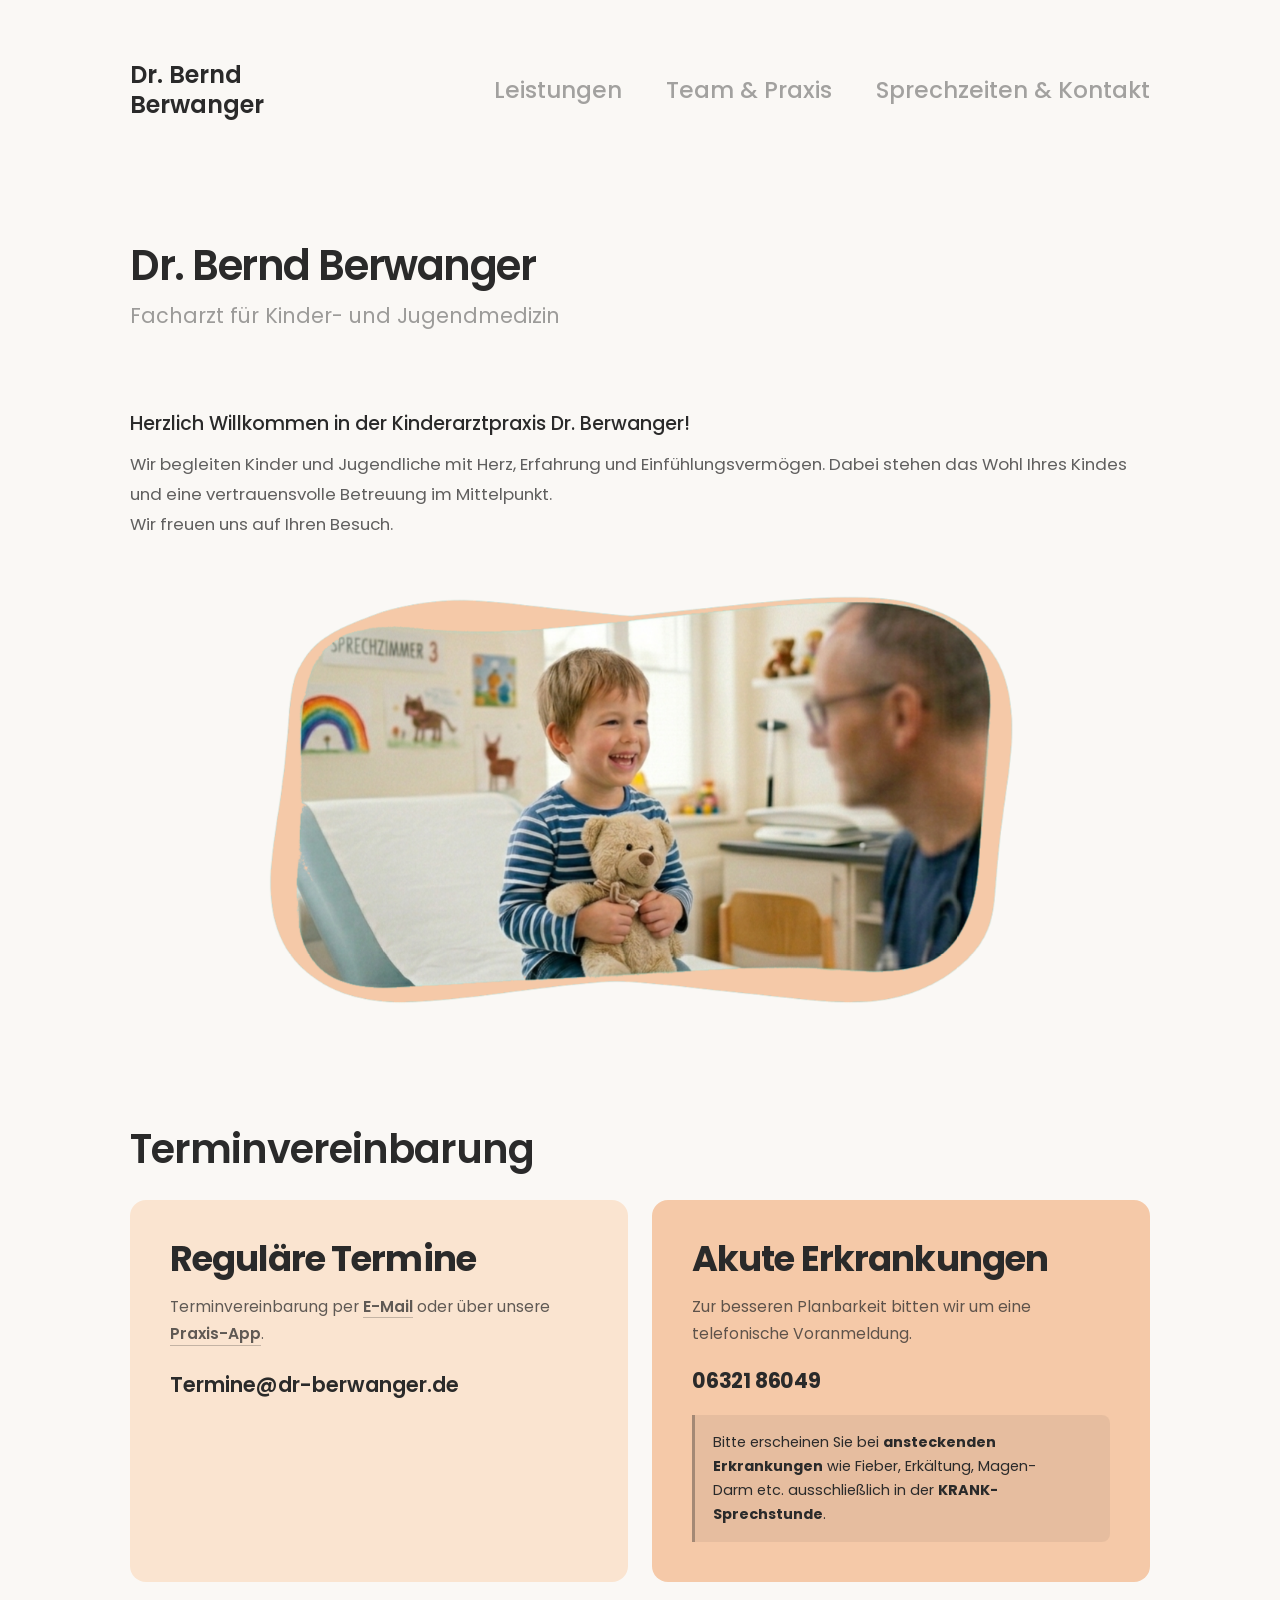
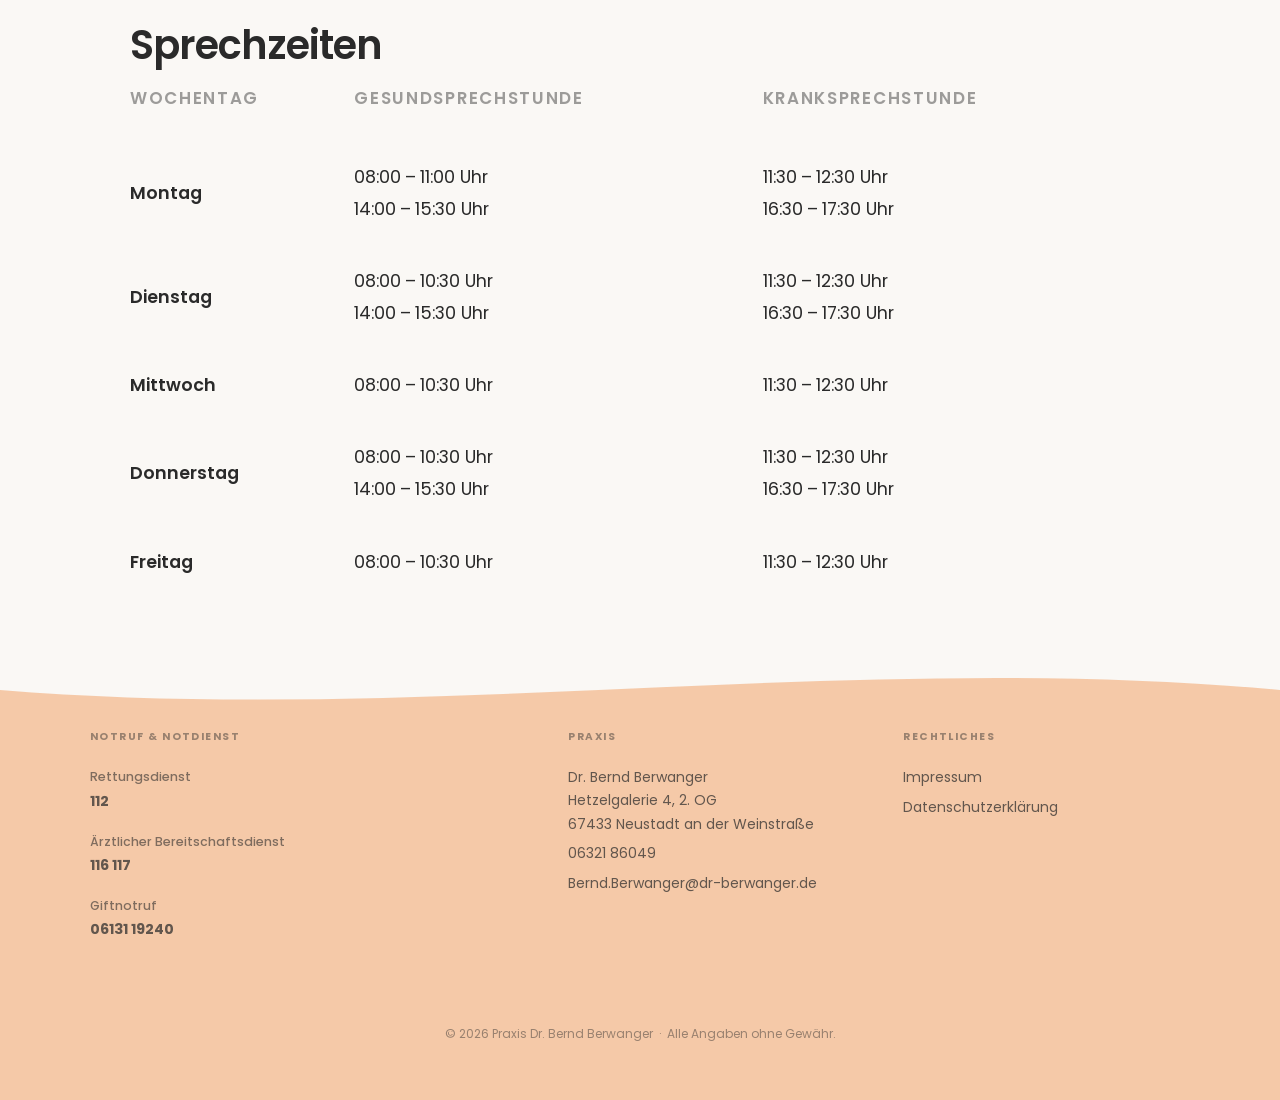
==== commit 1fb5a767: "Änderungen Freitext" ====
--- a/index.html
+++ b/index.html
@@ -277,24 +277,48 @@
          bisDatum    : Date-Objekt des letzten Schließtags
          phase       : 'vorlauf' | 'aktiv'
     ════════════════════════════════════════════════════════════ */
-    function findeAktiveSchliesszeit(schliesstage) {
-      if (!Array.isArray(schliesstage)) return null;
+     /* ════════════════════════════════════════════════════════════
+       EVENT-LOGIK
+       ────────────────────────────────────────────────────────────
+       Gibt alle heute aktiven Events als Array zurück.
+       Freitexte  : aktiv, wenn heute zwischen von/bis liegt.
+       Schließungen: aktiv, wenn heute im Vorlauf- oder Schließzeitraum liegt.
+       Sortierung : Freitexte zuerst, dann Schließungen chronologisch.
+    ════════════════════════════════════════════════════════════ */
+    function findeAktiveEvents(events) {
+      if (!Array.isArray(events)) return [];
       const heute = new Date();
       heute.setHours(0, 0, 0, 0);
-
-      return [...schliesstage]
-        .map(s => {
-          const vonDatum    = parseDatum(s.von);
-          const bisDatum    = parseDatum(s.bis);
-          const vorlaufTage = s.vorlauf_tage ?? 14;
-          const vorlaufStart = new Date(vonDatum);
-          vorlaufStart.setDate(vorlaufStart.getDate() - vorlaufTage);
-          return { ...s, vonDatum, bisDatum, vorlaufStart };
+ 
+      return events
+        .filter(ev => {
+          if (!ev.von || !ev.bis) return false;
+          const von = parseDatum(ev.von);
+          const bis = parseDatum(ev.bis);
+ 
+          if (ev.typ === 'freitext') {
+            return heute >= von && heute <= bis;
+          }
+          if (ev.typ === 'schliessung') {
+            const vorlaufTage  = ev.vorlauf_tage ?? 14;
+            const vorlaufStart = new Date(von);
+            vorlaufStart.setDate(vorlaufStart.getDate() - vorlaufTage);
+            return heute >= vorlaufStart && heute <= bis;
+          }
+          return false;
         })
-        .filter(s => heute >= s.vorlaufStart && heute <= s.bisDatum)
-        .sort((a, b) => a.vonDatum - b.vonDatum)
-        .map(s => ({ ...s, phase: heute < s.vonDatum ? 'vorlauf' : 'aktiv' }))[0]
-        ?? null;
+        .map(ev => {
+          const vonDatum = parseDatum(ev.von);
+          const bisDatum = parseDatum(ev.bis);
+          const phase    = (ev.typ === 'schliessung' && heute < vonDatum)
+            ? 'vorlauf' : 'aktiv';
+          return { ...ev, vonDatum, bisDatum, phase };
+        })
+        .sort((a, b) => {
+          if (a.typ === 'freitext' && b.typ !== 'freitext') return -1;
+          if (a.typ !== 'freitext' && b.typ === 'freitext') return  1;
+          return a.vonDatum - b.vonDatum;
+        });
     }
 
     /* ════════════════════════════════════════════════════════════
@@ -304,20 +328,80 @@
        Aktivphase   : "wegen … noch bis TT.MM.JJJJ geschlossen"
        Beide Phasen: Wiedereröffnungsdatum (bis + 1 Tag) am Ende.
     ════════════════════════════════════════════════════════════ */
-    function bannerTextErstellen(s) {
-      const bisStr    = formatDatum(s.bisDatum);
-      const wiederAuf = new Date(s.bisDatum);
-      wiederAuf.setDate(wiederAuf.getDate() + 1);
-      const wiederAufStr = formatDatum(wiederAuf);
-
-      if (s.phase === 'vorlauf') {
-        const vonStr = formatDatum(s.vonDatum);
-        return `Unsere Praxis ist vom ${vonStr} bis ${bisStr} ` +
-               `wegen ${s.grund} geschlossen. ` +
-               `Wir freuen uns, Sie ab dem ${wiederAufStr} wieder begrüßen zu dürfen.`;
-      }
-      return `Unsere Praxis ist wegen ${s.grund} noch bis ${bisStr} geschlossen. ` +
-             `Wir freuen uns, Sie ab dem ${wiederAufStr} wieder begrüßen zu dürfen.`;
+      /* ════════════════════════════════════════════════════════════
+       BANNER-INHALT AUFBAUEN
+       ────────────────────────────────────────────────────────────
+       Baut den HTML-Inhalt für alle aktiven Events:
+         • Freitexte erscheinen ganz oben
+         • Schließungen darunter mit eigenem Vertreter-Hinweis
+         • Bei mehreren Events trennt eine CSS-Linie die Blöcke
+         • Vertreter werden tagesgenau aus dem Event gefiltert
+    ════════════════════════════════════════════════════════════ */
+    function bannerInhaltErstellen(events, vertretungPool, vertretungSeite) {
+      const heute = new Date();
+      heute.setHours(0, 0, 0, 0);
+ 
+      const eventBloecke  = [];
+      let   hatSchliessung = false;
+ 
+      events.forEach(ev => {
+        const innerBloecke = [];
+ 
+        /* ── Freitext ──────────────────────────────────────── */
+        if (ev.typ === 'freitext') {
+          innerBloecke.push(`<p class="banner-text">${ev.text}</p>`);
+        }
+ 
+        /* ── Schließung ────────────────────────────────────── */
+        if (ev.typ === 'schliessung') {
+          hatSchliessung    = true;
+          const bisStr      = formatDatum(ev.bisDatum);
+          const wiederAuf   = new Date(ev.bisDatum);
+          wiederAuf.setDate(wiederAuf.getDate() + 1);
+          const wiederAufStr = formatDatum(wiederAuf);
+ 
+          const schliessText = ev.phase === 'vorlauf'
+            ? `Unsere Praxis ist vom ${formatDatum(ev.vonDatum)} bis ${bisStr} ` +
+              `wegen ${ev.grund} geschlossen. ` +
+              `Wir freuen uns, Sie ab dem ${wiederAufStr} wieder begrüßen zu dürfen.`
+            : `Unsere Praxis ist wegen ${ev.grund} noch bis ${bisStr} geschlossen. ` +
+              `Wir freuen uns, Sie ab dem ${wiederAufStr} wieder begrüßen zu dürfen.`;
+ 
+          innerBloecke.push(`<p class="banner-text">${schliessText}</p>`);
+ 
+          /* ── Tagesgenaue Vertreter ermitteln ─────────────── */
+          if (Array.isArray(ev.vertreter) && ev.vertreter.length &&
+              Array.isArray(vertretungPool)) {
+ 
+            const heuteVertreter = ev.vertreter
+              .filter(v => {
+                const vVon = v.von ? parseDatum(v.von) : null;
+                const vBis = v.bis ? parseDatum(v.bis) : null;
+                return (!vVon || heute >= vVon) && (!vBis || heute <= vBis);
+              })
+              .map(v => vertretungPool.find(a => a.id === v.id && a.aktiv !== false))
+              .filter(Boolean);
+ 
+            if (heuteVertreter.length) {
+              const namen = heuteVertreter.map(a => a.name).join(' · ');
+              innerBloecke.push(`<p class="banner-vertreter">Vertretung heute: ${namen}</p>`);
+            }
+          }
+        }
+ 
+        if (innerBloecke.length) {
+          eventBloecke.push(`<div class="banner-event">${innerBloecke.join('')}</div>`);
+        }
+      });
+ 
+      if (!eventBloecke.length) return { html: '', hatInhalt: false };
+ 
+      const eventsHtml = `<div class="banner-events">${eventBloecke.join('')}</div>`;
+      const btnHtml    = (hatSchliessung && vertretungSeite)
+        ? `<a href="${vertretungSeite}" class="banner-btn">Vertretung ansehen</a>`
+        : '';
+ 
+      return { html: eventsHtml + btnHtml, hatInhalt: true };
     }
 
     /* ── Hilfsfunktionen Sprechzeiten ───────────────────────── */
@@ -406,7 +490,7 @@
       })
       .then(daten => {
         befuelleLogo(daten.praxis);
-        befuelleBanner(daten.banner, daten.schliesstage);
+        befuelleBanner(daten.banner, daten.events, daten.vertretung?.aerzte);
         befuelleBegruessungsbereich(daten.praxis);
         befuelleSprechzeiten(daten.oeffnungszeiten);
         befuelleTerminEmail(daten.kontakt);
@@ -437,27 +521,25 @@
        Der "Vertretung ansehen"-Button erscheint, wenn
        banner.vertretung_seite gesetzt ist.
     ──────────────────────────────────────────────────────────── */
-    function befuelleBanner(banner, schliesstage) {
-      const aktiv = findeAktiveSchliesszeit(schliesstage);
-      if (!aktiv) return;
-
-      const div  = document.getElementById('newsBanner');
-      const text = bannerTextErstellen(aktiv);
-
-      const btnHtml = banner?.vertretung_seite
-        ? `<a href="${banner.vertretung_seite}" class="banner-btn">Vertretung ansehen</a>`
-        : '';
-
+    function befuelleBanner(banner, events, vertretungPool) {
+      const aktiveEvents = findeAktiveEvents(events);
+      if (!aktiveEvents.length) return;
+ 
+      const { html, hatInhalt } = bannerInhaltErstellen(
+        aktiveEvents, vertretungPool, banner?.vertretung_seite
+      );
+      if (!hatInhalt) return;
+ 
+      const div = document.getElementById('newsBanner');
       div.innerHTML =
         '<div class="banner">' +
           '<div class="banner-inner">' +
-            `<p class="banner-text">${text}</p>` +
-            btnHtml +
+            html +
           '</div>' +
         '</div>';
-
       div.style.display = '';
     }
+ 
 
     function befuelleBegruessungsbereich(praxis) {
       if (!praxis) return;
--- a/style.css
+++ b/style.css
@@ -45,6 +45,7 @@
   font-weight:  400;
   line-height:  1.75;
   min-height:   100dvh;
+    overflow-x: hidden;
 }
 
 img,
@@ -195,8 +196,9 @@
 
 .burger-btn span {
   display:       block;
+  width:         100%;
   height:        2px;
-  background:    var(--farbe-text);
+  background:    #2A2A2A;
   border-radius: 2px;
   transition:    transform 0.25s ease, opacity 0.25s ease;
 }
@@ -285,6 +287,36 @@
   transform: translateY(-2px);
 }
 
+/* Wrapper-Container für alle aktiven Events (neutral bei einem Event,
+   aktiviert Stacking und Trennlinien bei mehreren) */
+.banner-events {
+  display:        flex;
+  flex-direction: column;
+  gap:            1.5rem;
+}
+ 
+/* Einzelner Event-Block */
+.banner-event {
+  display:        flex;
+  flex-direction: column;
+  gap:            0.35rem;
+}
+ 
+/* Trennlinie vor dem zweiten und jedem weiteren Event-Block */
+.banner-event + .banner-event {
+  border-top:  1px solid rgba(42, 42, 42, 0.18);
+  padding-top: 0.75rem;
+}
+ 
+/* Vertreter-Hinweiszeile unter dem Schließungstext */
+.banner-vertreter {
+  font-size:   0.9rem;
+  font-weight: 400;
+  line-height: 1.55;
+  opacity:     0.7;
+  margin:      0;
+}
+
 /* Smartphone: engerer Innenabstand, Button streckt sich auf volle Breite */
 @media (max-width: 767px) {
   #newsBanner { padding: 0 1.75rem; margin-top: 1.5rem; }
@@ -318,9 +350,15 @@
 
 @media (max-width: 767px) {
   main { padding: 4rem 1.75rem 8rem; }
-  .inhalt-zentriert       { padding: 4rem 1.75rem 0; }
-  .inhalt-zentriert:last-child { padding-bottom: 8rem; }
-  .startseiten-bild-wrapper { width: 100%; } /* war 90% – auf Mobile volle Breite */
+  .inhalt-zentriert       { padding: 2rem 1.75rem 0; }
+  .inhalt-zentriert:last-child { padding-bottom: 2rem; }
+ @media (max-width: 767px) {
+  .startseiten-bild-wrapper {
+    width:         120vw;
+    margin-left:   calc((100% - 120vw) / 2);
+    margin-bottom: 0.5rem;
+  }
+}
 }
 
 /* ── 7. Startseite – Begrüßungsbereich ──────────────────────── */
@@ -703,6 +741,7 @@
 .verzoegert-2 { animation-delay: 0.16s; }
 .verzoegert-3 { animation-delay: 0.25s; }
 .verzoegert-4 { animation-delay: 0.34s; }
+.verzoegert-5 { animation-delay: 0.43s; }
 
 
 /* ── 14. Skeleton-Loader ─────────────────────────────────────── */
@@ -720,10 +759,12 @@
 }
 
 /* ── Startseiten-Bild ───────────────────────────────────────── */
-.startseiten-bild-wrapper {
-  width:      90%;
-  margin:     0 auto 1.5rem;
-  text-align: center;
+@media (min-width: 768px) {
+  .startseiten-bild-wrapper {
+    width:      100%;
+    margin:     0 auto 1.5rem;
+    text-align: center;
+  }
 }
 
 .startseiten-bild {
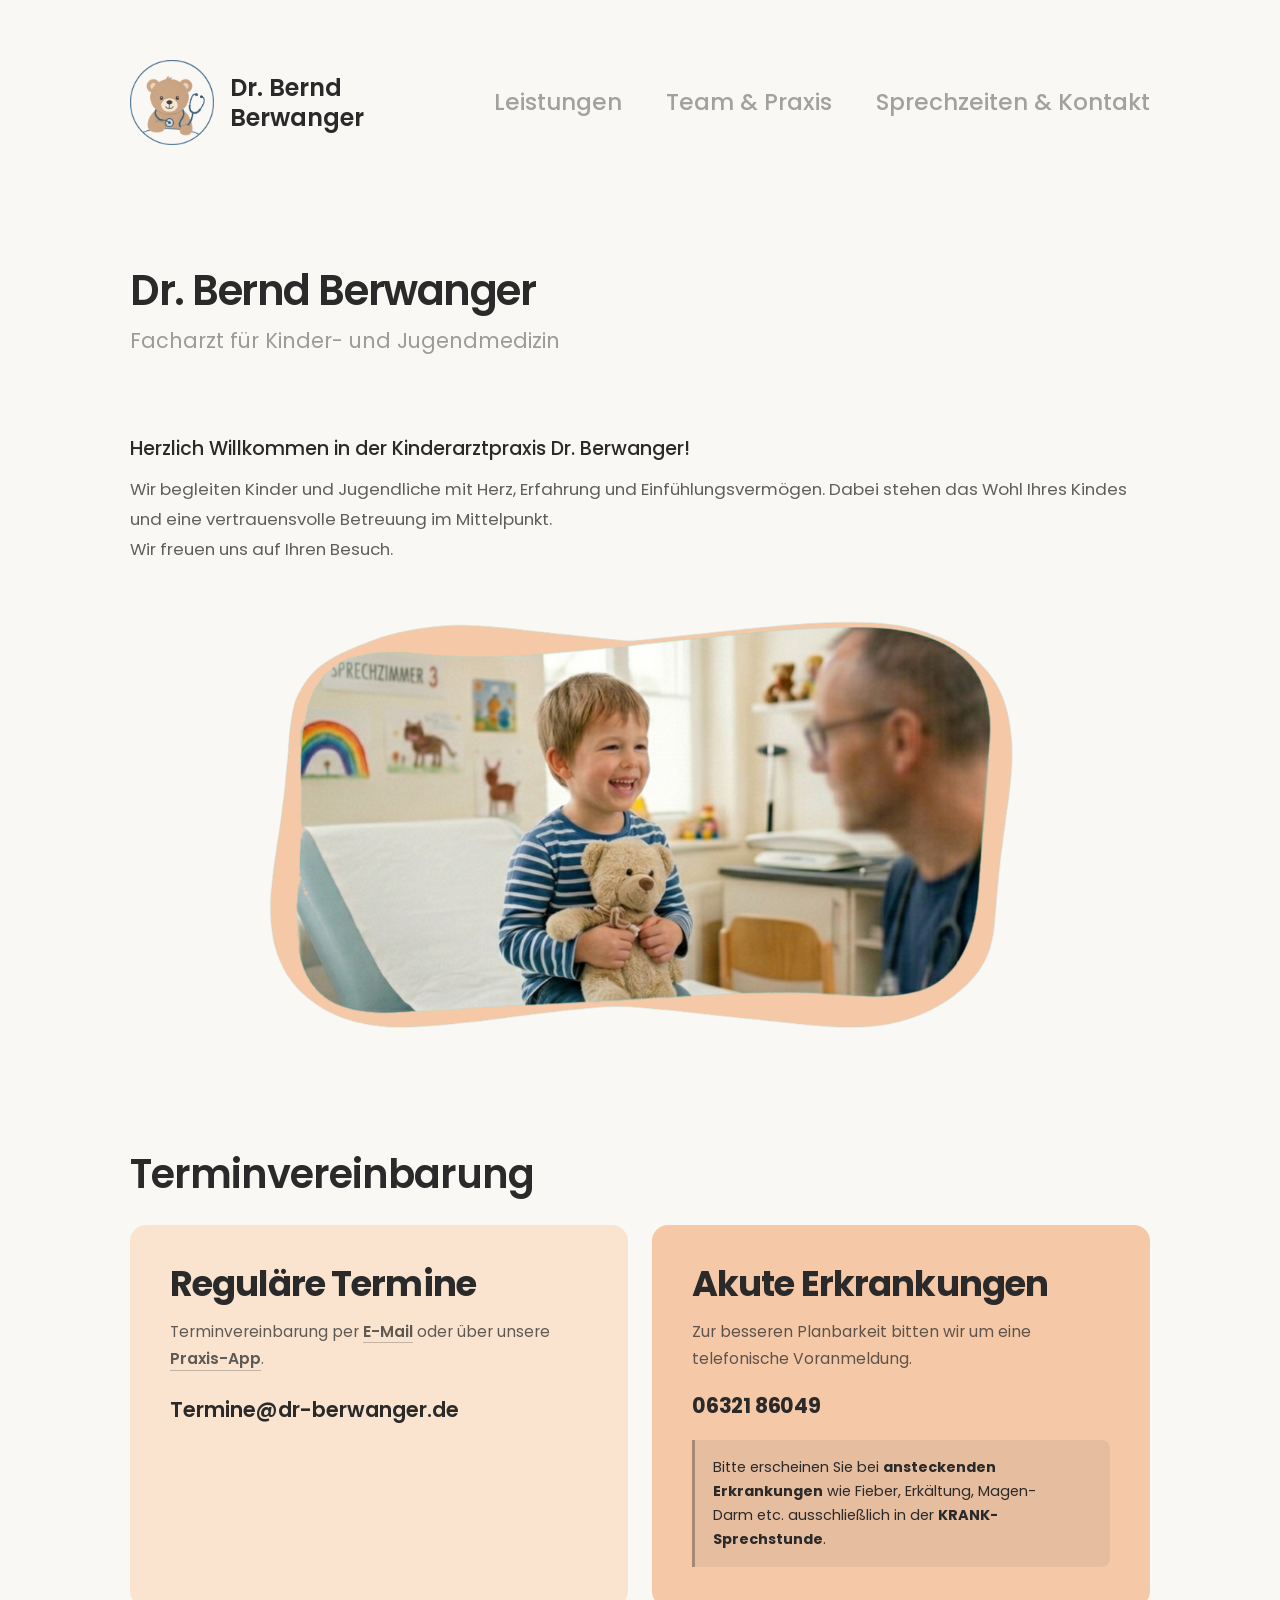
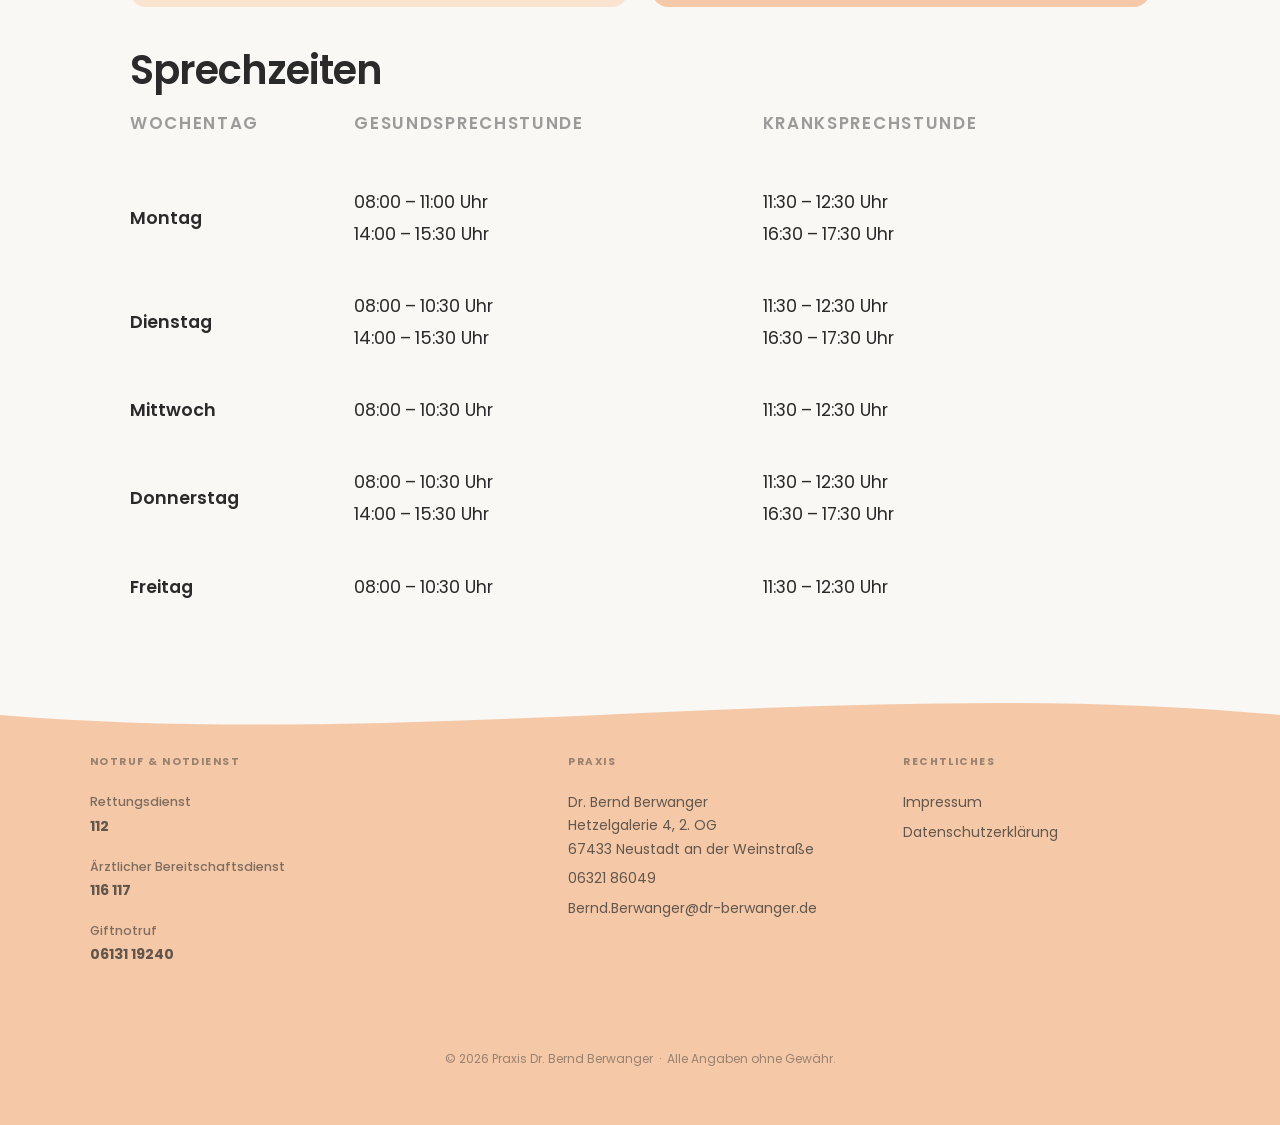
==== commit d3ebabfe: "Banner anpassen" ====
--- a/index.html
+++ b/index.html
@@ -337,7 +337,7 @@
          • Bei mehreren Events trennt eine CSS-Linie die Blöcke
          • Vertreter werden tagesgenau aus dem Event gefiltert
     ════════════════════════════════════════════════════════════ */
-    function bannerInhaltErstellen(events, vertretungPool, vertretungSeite) {
+    function bannerInhaltErstellen(events, vertretungSeite) {
       const heute = new Date();
       heute.setHours(0, 0, 0, 0);
  
@@ -368,25 +368,6 @@
               `Wir freuen uns, Sie ab dem ${wiederAufStr} wieder begrüßen zu dürfen.`;
  
           innerBloecke.push(`<p class="banner-text">${schliessText}</p>`);
- 
-          /* ── Tagesgenaue Vertreter ermitteln ─────────────── */
-          if (Array.isArray(ev.vertreter) && ev.vertreter.length &&
-              Array.isArray(vertretungPool)) {
- 
-            const heuteVertreter = ev.vertreter
-              .filter(v => {
-                const vVon = v.von ? parseDatum(v.von) : null;
-                const vBis = v.bis ? parseDatum(v.bis) : null;
-                return (!vVon || heute >= vVon) && (!vBis || heute <= vBis);
-              })
-              .map(v => vertretungPool.find(a => a.id === v.id && a.aktiv !== false))
-              .filter(Boolean);
- 
-            if (heuteVertreter.length) {
-              const namen = heuteVertreter.map(a => a.name).join(' · ');
-              innerBloecke.push(`<p class="banner-vertreter">Vertretung heute: ${namen}</p>`);
-            }
-          }
         }
  
         if (innerBloecke.length) {
@@ -490,7 +471,7 @@
       })
       .then(daten => {
         befuelleLogo(daten.praxis);
-        befuelleBanner(daten.banner, daten.events, daten.vertretung?.aerzte);
+        befuelleBanner(daten.banner, daten.events);
         befuelleBegruessungsbereich(daten.praxis);
         befuelleSprechzeiten(daten.oeffnungszeiten);
         befuelleTerminEmail(daten.kontakt);
@@ -521,12 +502,12 @@
        Der "Vertretung ansehen"-Button erscheint, wenn
        banner.vertretung_seite gesetzt ist.
     ──────────────────────────────────────────────────────────── */
-    function befuelleBanner(banner, events, vertretungPool) {
+    function befuelleBanner(banner, events) {
       const aktiveEvents = findeAktiveEvents(events);
       if (!aktiveEvents.length) return;
  
       const { html, hatInhalt } = bannerInhaltErstellen(
-        aktiveEvents, vertretungPool, banner?.vertretung_seite
+        aktiveEvents, banner?.vertretung_seite
       );
       if (!hatInhalt) return;
  
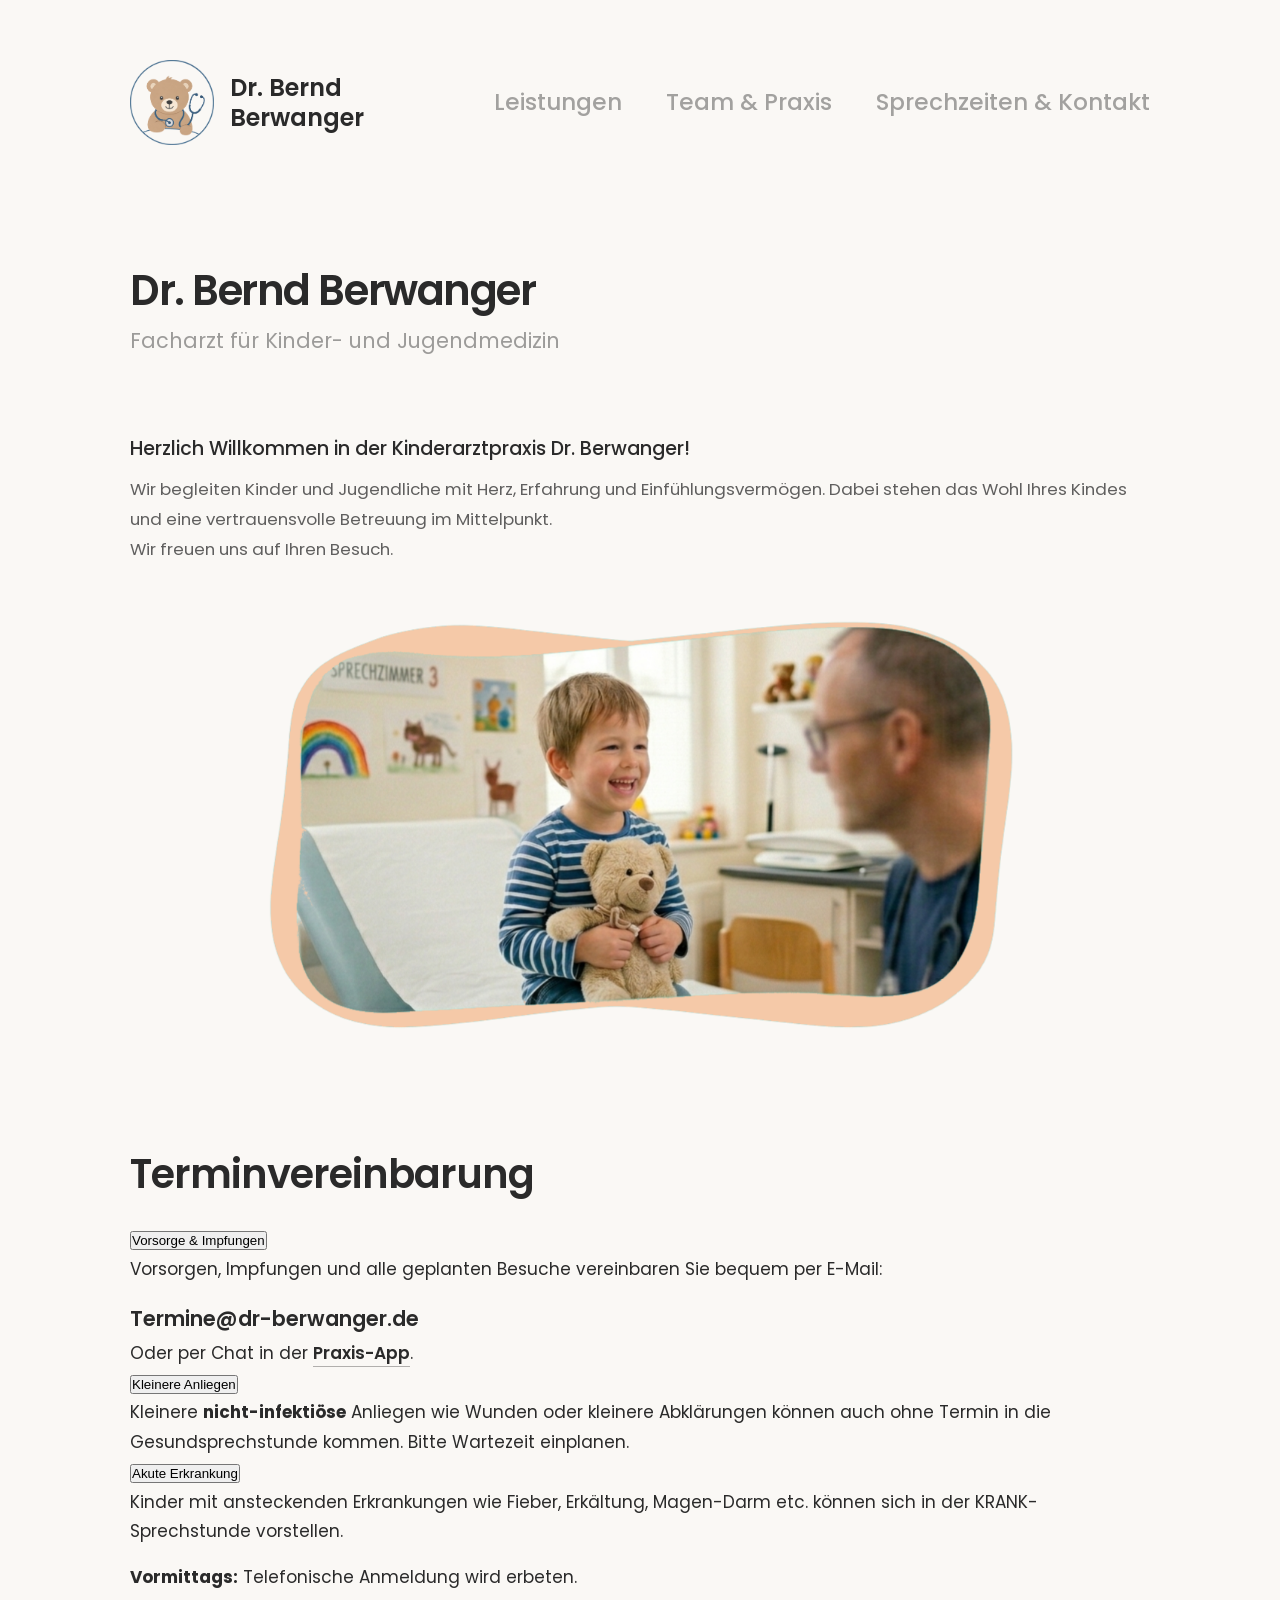
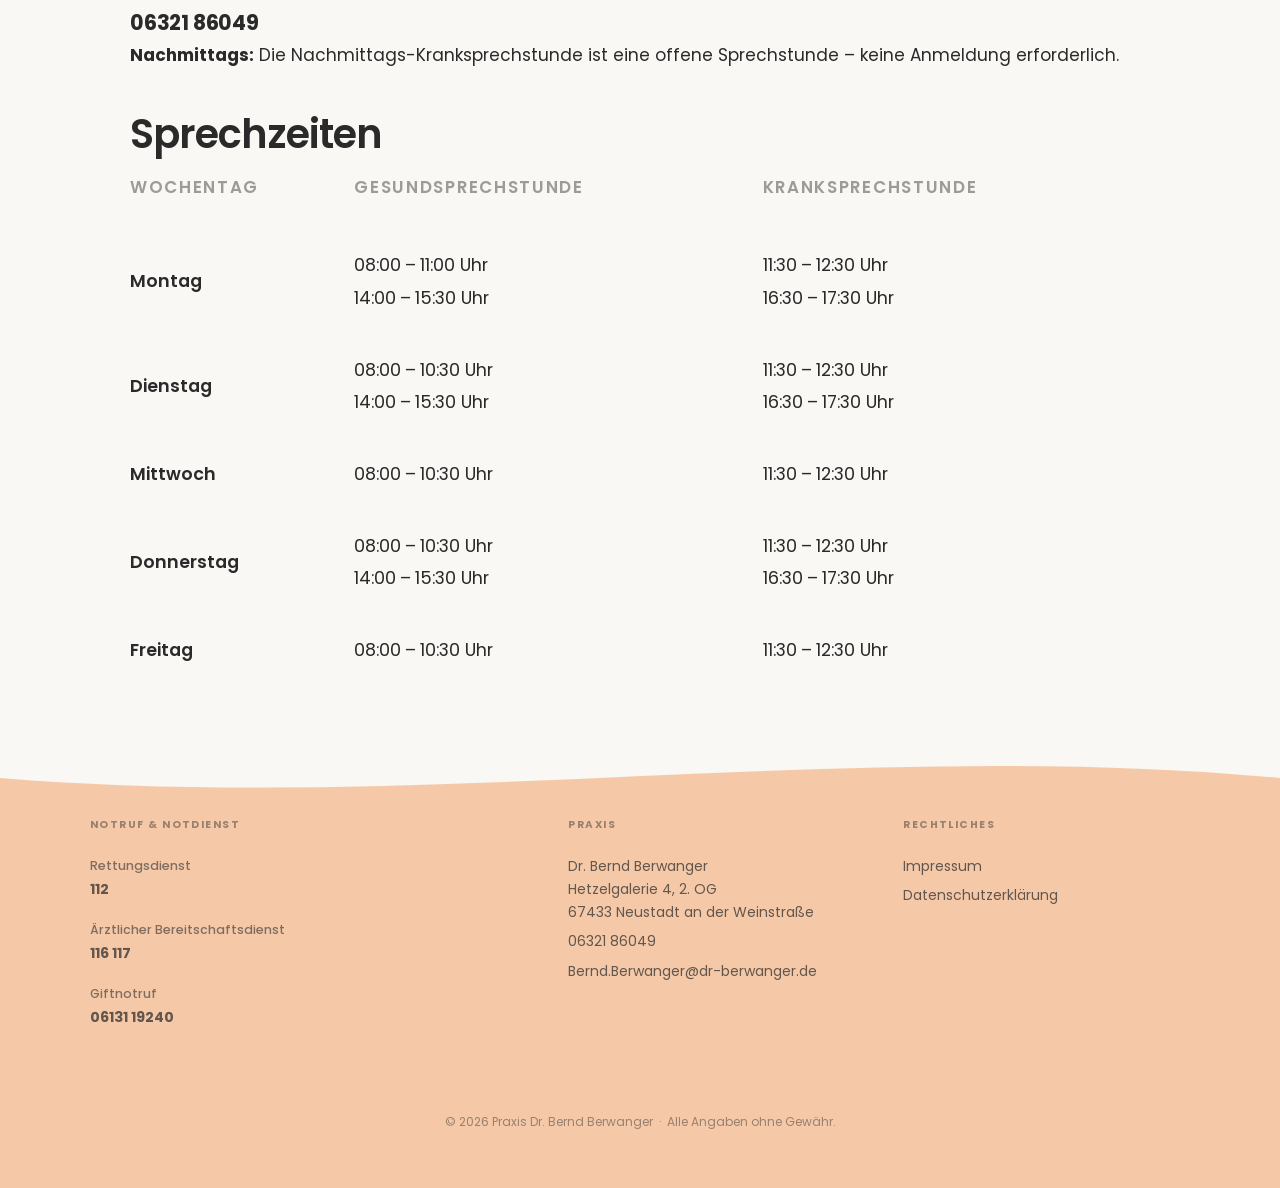
==== commit 1e26301e: "Änderungen Bernd" ====
--- a/index.html
+++ b/index.html
@@ -18,18 +18,19 @@
   <link rel="stylesheet" href="style.css" />
 
   <style>
-    /* ── Terminvereinbarung: E-Mail & Telefon auf h3-Größe ──────
-       Analog zu kontakt.html – überschreibt die großen Werte aus style.css.
-       Unterstriche entfallen bei der E-Mail.
+    /* ── Terminvereinbarung: Links im Akkordeon ──────────────────
+       Überschreibt die großen Werte aus style.css für den
+       Akkordeon-Kontext. Unterstriche entfallen bei der E-Mail.
     ──────────────────────────────────────────────────────────── */
     .termin-tel-link {
       font-size:      clamp(1rem, 2.5vw, 1.3rem);
       letter-spacing: -0.01em;
       line-height:    1.35;
+      margin-bottom:  0.25rem;
     }
 
     .termin-email-link {
-      font-size:   clamp(1rem, 2.5vw, 1.3rem);
+      font-size:     clamp(1rem, 2.5vw, 1.3rem);
       border-bottom: none;
     }
 
@@ -126,35 +127,66 @@
       >
         <h2 id="terminTitel">Terminvereinbarung</h2>
 
-        <div class="termin-grid">
-
-          <!-- ── Nicht akut ─────────────────────────── -->
-          <div class="termin-karte">
-            <span class="termin-kategorie">Reguläre Termine</span>
-            <p>
-              Terminvereinbarung per
-              <a href="mailto:Termine@dr-berwanger.de" id="terminEmailInline" class="termin-inline-link">E-Mail</a>
-              oder über unsere
-              <a href="kontakt.html" class="termin-inline-link">Praxis-App</a>.
-            </p>
-            <a href="mailto:Termine@dr-berwanger.de" id="terminEmailDisplay" class="termin-email-link">
-              Termine@dr-berwanger.de
-            </a>
+        <div class="akkordeon" id="terminAkkordeon">
+
+          <!-- ── Vorsorge & Impfungen ──────────────────────── -->
+          <div class="akkordeon-item">
+            <button class="akkordeon-pill" aria-expanded="false">
+              Vorsorge &amp; Impfungen
+              <span class="akkordeon-pfeil" aria-hidden="true"></span>
+            </button>
+            <div class="akkordeon-inhalt">
+              <div class="akkordeon-inhalt-inner">
+                <p>Vorsorgen, Impfungen und alle geplanten Besuche vereinbaren
+                   Sie bequem per E-Mail:</p>
+                <a href="mailto:Termine@dr-berwanger.de"
+                   id="akkordeon-termin-email"
+                   class="termin-email-link">Termine@dr-berwanger.de</a>
+                <p class="akkordeon-app-zeile">Oder per Chat in der
+                  <a href="kontakt.html#praxis-app" class="termin-inline-link">Praxis-App</a>.
+                </p>
+              </div>
+            </div>
           </div>
 
-          <!-- ── Akutes Anliegen ────────────────────── -->
-          <div class="termin-karte termin-karte--akut">
-            <span class="termin-kategorie">Akute Erkrankungen</span>
-            <p>Zur besseren Planbarkeit bitten wir um eine telefonische Voranmeldung.</p>
-
-            <a href="tel:0632186049" class="termin-tel-link" aria-label="Praxis anrufen: 06321 86049">
-              06321&thinsp;86049
-            </a>
-
-            <div class="termin-warn-box" role="note">
-              Bitte erscheinen Sie bei <strong>ansteckenden Erkrankungen</strong>
-              wie Fieber, Erkältung, Magen-Darm&nbsp;etc. ausschließlich
-              in der <strong>KRANK-Sprechstunde</strong>.
+          <!-- ── Kleinere Anliegen ─────────────────────────── -->
+          <div class="akkordeon-item">
+            <button class="akkordeon-pill" aria-expanded="false">
+              Kleinere Anliegen
+              <span class="akkordeon-pfeil" aria-hidden="true"></span>
+            </button>
+            <div class="akkordeon-inhalt">
+              <div class="akkordeon-inhalt-inner">
+                <p>Kleinere <strong>nicht-infektiöse</strong> Anliegen wie
+                   Wunden oder kleinere Abklärungen können auch ohne Termin in
+                   die Gesundsprechstunde kommen. Bitte Wartezeit einplanen.</p>
+              </div>
+            </div>
+          </div>
+
+          <!-- ── Akute Erkrankung ──────────────────────────── -->
+          <div class="akkordeon-item">
+            <button class="akkordeon-pill" aria-expanded="false">
+              Akute Erkrankung
+              <span class="akkordeon-pfeil" aria-hidden="true"></span>
+            </button>
+            <div class="akkordeon-inhalt">
+              <div class="akkordeon-inhalt-inner">
+                <p>Kinder mit ansteckenden Erkrankungen wie Fieber, Erkältung,
+                   Magen-Darm&nbsp;etc. können sich in der
+                   KRANK-Sprechstunde vorstellen.</p>
+                <div class="akkordeon-sprechzeit-block">
+                  <p><strong>Vormittags:</strong> Telefonische Anmeldung wird erbeten.</p>
+                  <a href="tel:0632186049"
+                     id="akkordeon-telefon"
+                     class="termin-tel-link"
+                     aria-label="Praxis anrufen: 06321 86049">06321&thinsp;86049</a>
+                </div>
+                <div class="akkordeon-sprechzeit-block">
+                  <p><strong>Nachmittags:</strong> Die Nachmittags-Kranksprechstunde
+                     ist eine offene Sprechstunde – keine Anmeldung erforderlich.</p>
+                </div>
+              </div>
             </div>
           </div>
 
@@ -250,9 +282,6 @@
 
     /* ════════════════════════════════════════════════════════════
        DATUMS-HILFSFUNKTIONEN
-       ────────────────────────────────────────────────────────────
-       parseDatum  : "YYYY-MM-DD" → lokales Date-Objekt (UTC-sicher)
-       formatDatum : Date → "TT.MM.JJJJ"
     ════════════════════════════════════════════════════════════ */
     function parseDatum(str) {
       const [y, m, d] = str.split('-').map(Number);
@@ -266,36 +295,19 @@
     }
 
     /* ════════════════════════════════════════════════════════════
-       SCHLIESSZEIT-LOGIK
-       ────────────────────────────────────────────────────────────
-       Gibt die erste Schließzeit zurück, für die heute innerhalb
-       des Vorlaufzeitraums oder während der Schließung liegt.
-       Sonst null → kein Banner.
-
-       Rückgabe-Objekt enthält zusätzlich:
-         vonDatum    : Date-Objekt des Starttags
-         bisDatum    : Date-Objekt des letzten Schließtags
-         phase       : 'vorlauf' | 'aktiv'
-    ════════════════════════════════════════════════════════════ */
-     /* ════════════════════════════════════════════════════════════
        EVENT-LOGIK
-       ────────────────────────────────────────────────────────────
-       Gibt alle heute aktiven Events als Array zurück.
-       Freitexte  : aktiv, wenn heute zwischen von/bis liegt.
-       Schließungen: aktiv, wenn heute im Vorlauf- oder Schließzeitraum liegt.
-       Sortierung : Freitexte zuerst, dann Schließungen chronologisch.
     ════════════════════════════════════════════════════════════ */
     function findeAktiveEvents(events) {
       if (!Array.isArray(events)) return [];
       const heute = new Date();
       heute.setHours(0, 0, 0, 0);
- 
+
       return events
         .filter(ev => {
           if (!ev.von || !ev.bis) return false;
           const von = parseDatum(ev.von);
           const bis = parseDatum(ev.bis);
- 
+
           if (ev.typ === 'freitext') {
             return heute >= von && heute <= bis;
           }
@@ -322,66 +334,51 @@
     }
 
     /* ════════════════════════════════════════════════════════════
-       BANNERTEXT
-       ────────────────────────────────────────────────────────────
-       Vorlaufphase : "vom TT.MM.JJJJ bis TT.MM.JJJJ wegen …"
-       Aktivphase   : "wegen … noch bis TT.MM.JJJJ geschlossen"
-       Beide Phasen: Wiedereröffnungsdatum (bis + 1 Tag) am Ende.
-    ════════════════════════════════════════════════════════════ */
-      /* ════════════════════════════════════════════════════════════
        BANNER-INHALT AUFBAUEN
-       ────────────────────────────────────────────────────────────
-       Baut den HTML-Inhalt für alle aktiven Events:
-         • Freitexte erscheinen ganz oben
-         • Schließungen darunter mit eigenem Vertreter-Hinweis
-         • Bei mehreren Events trennt eine CSS-Linie die Blöcke
-         • Vertreter werden tagesgenau aus dem Event gefiltert
     ════════════════════════════════════════════════════════════ */
     function bannerInhaltErstellen(events, vertretungSeite) {
       const heute = new Date();
       heute.setHours(0, 0, 0, 0);
- 
+
       const eventBloecke  = [];
       let   hatSchliessung = false;
- 
+
       events.forEach(ev => {
         const innerBloecke = [];
- 
-        /* ── Freitext ──────────────────────────────────────── */
+
         if (ev.typ === 'freitext') {
           innerBloecke.push(`<p class="banner-text">${ev.text}</p>`);
         }
- 
-        /* ── Schließung ────────────────────────────────────── */
+
         if (ev.typ === 'schliessung') {
           hatSchliessung    = true;
           const bisStr      = formatDatum(ev.bisDatum);
           const wiederAuf   = new Date(ev.bisDatum);
           wiederAuf.setDate(wiederAuf.getDate() + 1);
           const wiederAufStr = formatDatum(wiederAuf);
- 
+
           const schliessText = ev.phase === 'vorlauf'
             ? `Unsere Praxis ist vom ${formatDatum(ev.vonDatum)} bis ${bisStr} ` +
               `wegen ${ev.grund} geschlossen. ` +
               `Wir freuen uns, Sie ab dem ${wiederAufStr} wieder begrüßen zu dürfen.`
             : `Unsere Praxis ist wegen ${ev.grund} noch bis ${bisStr} geschlossen. ` +
               `Wir freuen uns, Sie ab dem ${wiederAufStr} wieder begrüßen zu dürfen.`;
- 
+
           innerBloecke.push(`<p class="banner-text">${schliessText}</p>`);
         }
- 
+
         if (innerBloecke.length) {
           eventBloecke.push(`<div class="banner-event">${innerBloecke.join('')}</div>`);
         }
       });
- 
+
       if (!eventBloecke.length) return { html: '', hatInhalt: false };
- 
+
       const eventsHtml = `<div class="banner-events">${eventBloecke.join('')}</div>`;
       const btnHtml    = (hatSchliessung && vertretungSeite)
         ? `<a href="${vertretungSeite}" class="banner-btn">Vertretung ansehen</a>`
         : '';
- 
+
       return { html: eventsHtml + btnHtml, hatInhalt: true };
     }
 
@@ -474,7 +471,7 @@
         befuelleBanner(daten.banner, daten.events);
         befuelleBegruessungsbereich(daten.praxis);
         befuelleSprechzeiten(daten.oeffnungszeiten);
-        befuelleTerminEmail(daten.kontakt);
+        befuelleTerminKontakt(daten.kontakt);
         befuelleFooterKontakt(daten.kontakt, daten.praxis);
       })
       .catch(err => {
@@ -494,23 +491,15 @@
       logoEl.onerror = () => { logoEl.style.display = 'none'; };
     }
 
-    /* ── Banner ─────────────────────────────────────────────────
-       Prüft automatisch anhand der schliesstage, ob heute im
-       Vorlauf- oder Schließzeitraum liegt.
-       - Vorlauf  : "vom TT.MM.JJJJ bis TT.MM.JJJJ wegen …"
-       - Aktiv    : "wegen … noch bis TT.MM.JJJJ geschlossen"
-       Der "Vertretung ansehen"-Button erscheint, wenn
-       banner.vertretung_seite gesetzt ist.
-    ──────────────────────────────────────────────────────────── */
     function befuelleBanner(banner, events) {
       const aktiveEvents = findeAktiveEvents(events);
       if (!aktiveEvents.length) return;
- 
+
       const { html, hatInhalt } = bannerInhaltErstellen(
         aktiveEvents, banner?.vertretung_seite
       );
       if (!hatInhalt) return;
- 
+
       const div = document.getElementById('newsBanner');
       div.innerHTML =
         '<div class="banner">' +
@@ -520,7 +509,6 @@
         '</div>';
       div.style.display = '';
     }
- 
 
     function befuelleBegruessungsbereich(praxis) {
       if (!praxis) return;
@@ -535,14 +523,22 @@
         `<p class="willkommen-text">${praxis.willkommen_fliesstext}${gruss}</p>`;
     }
 
-    function befuelleTerminEmail(kontakt) {
-      if (!kontakt?.termin_email) return;
-      const mail = kontakt.termin_email;
-      const href = `mailto:${mail}`;
-      const inlineEl  = document.getElementById('terminEmailInline');
-      const displayEl = document.getElementById('terminEmailDisplay');
-      if (inlineEl)  inlineEl.href = href;
-      if (displayEl) { displayEl.href = href; displayEl.textContent = mail; }
+    function befuelleTerminKontakt(kontakt) {
+      if (!kontakt) return;
+      if (kontakt.termin_email) {
+        const el = document.getElementById('akkordeon-termin-email');
+        if (el) {
+          el.href        = `mailto:${kontakt.termin_email}`;
+          el.textContent = kontakt.termin_email;
+        }
+      }
+      if (kontakt.telefon) {
+        const el = document.getElementById('akkordeon-telefon');
+        if (el) {
+          el.href        = `tel:${kontakt.telefon.replace(/\s/g, '')}`;
+          el.textContent = kontakt.telefon;
+        }
+      }
     }
 
     function befuelleFooterKontakt(kontakt, praxis) {
@@ -556,6 +552,26 @@
         `<a href="tel:${kontakt.telefon.replace(/\s/g, '')}">${kontakt.telefon}</a>` +
         `<a href="mailto:${kontakt.email}" style="margin-top:0.15rem;">${kontakt.email}</a>`;
     }
+
+    /* ── Akkordeon-Steuerung ────────────────────────────────── */
+    (function () {
+      const items = document.querySelectorAll('#terminAkkordeon .akkordeon-item');
+      items.forEach(item => {
+        const pill = item.querySelector('.akkordeon-pill');
+        pill.addEventListener('click', () => {
+          const istOffen = item.classList.contains('akkordeon-item--offen');
+          items.forEach(i => {
+            i.classList.remove('akkordeon-item--offen');
+            i.querySelector('.akkordeon-pill').setAttribute('aria-expanded', 'false');
+          });
+          if (!istOffen) {
+            item.classList.add('akkordeon-item--offen');
+            pill.setAttribute('aria-expanded', 'true');
+          }
+        });
+      });
+    }());
+
   </script>
 
 </body>
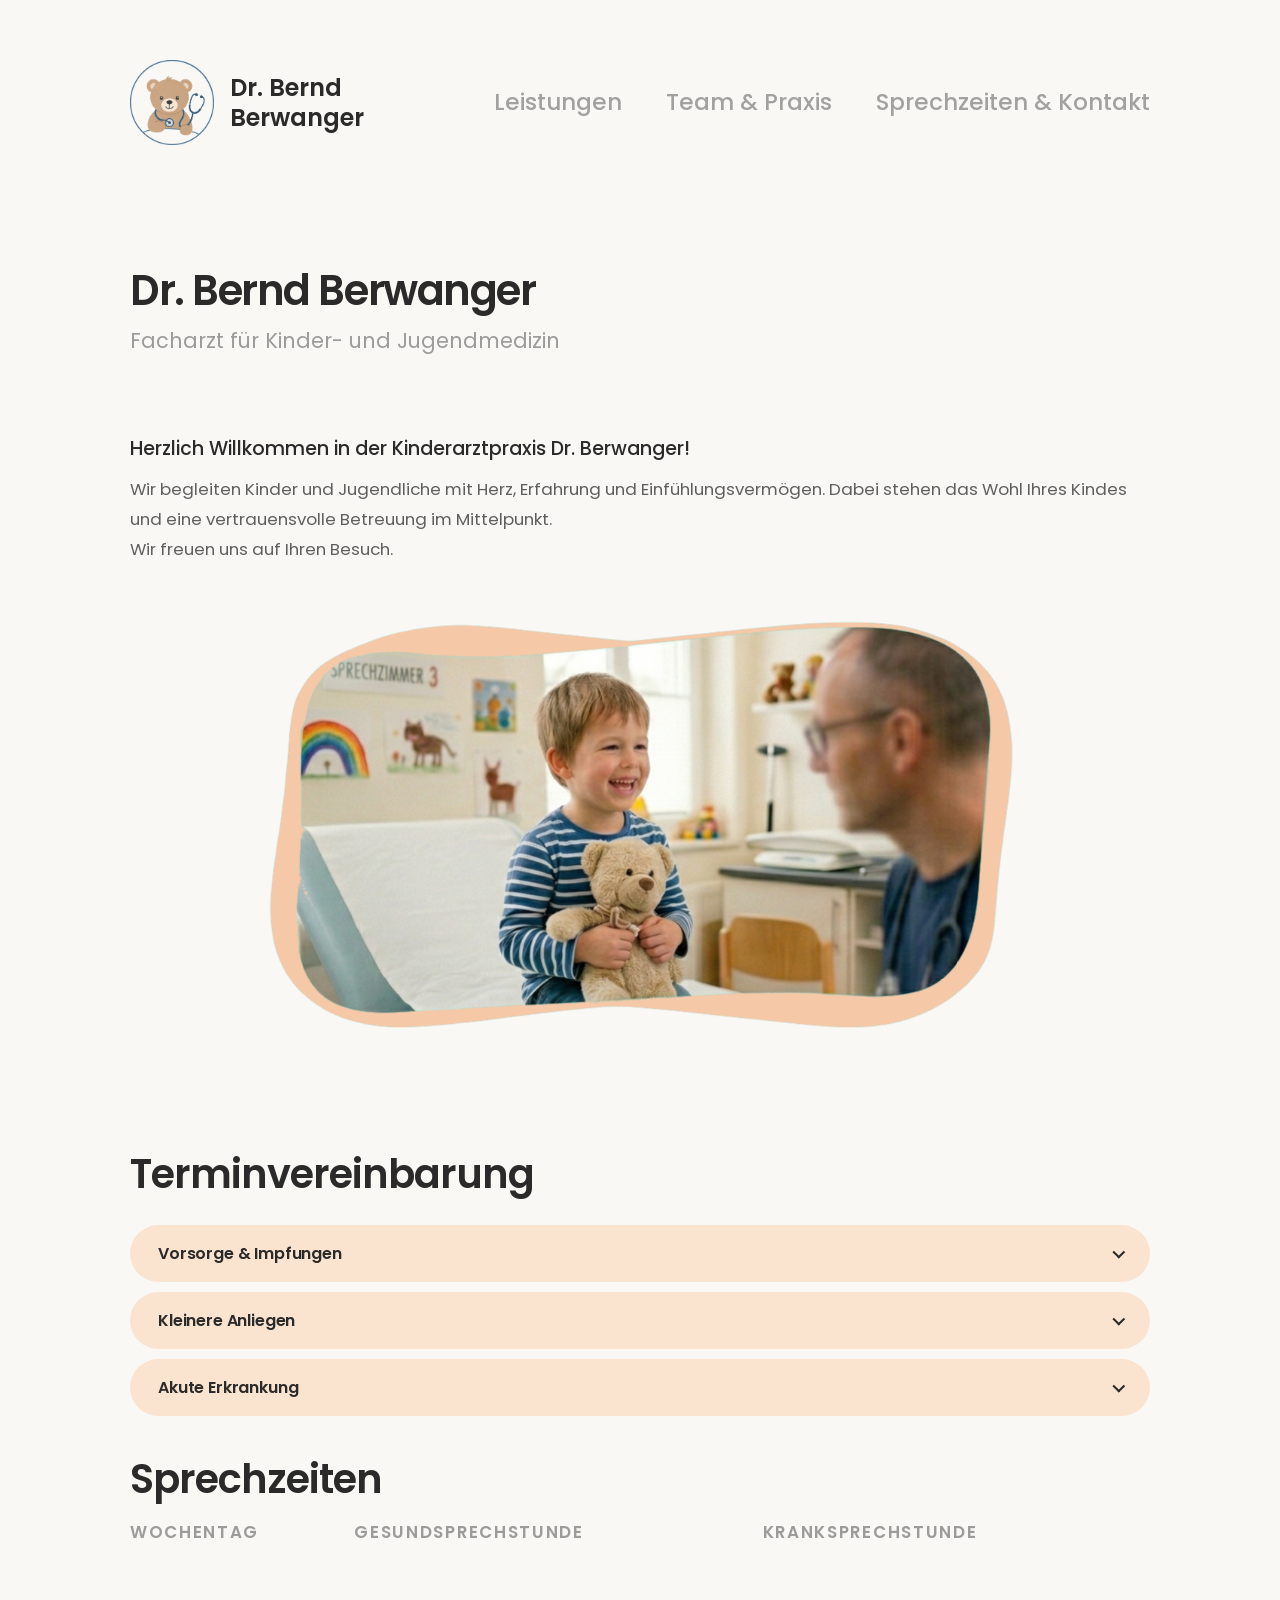
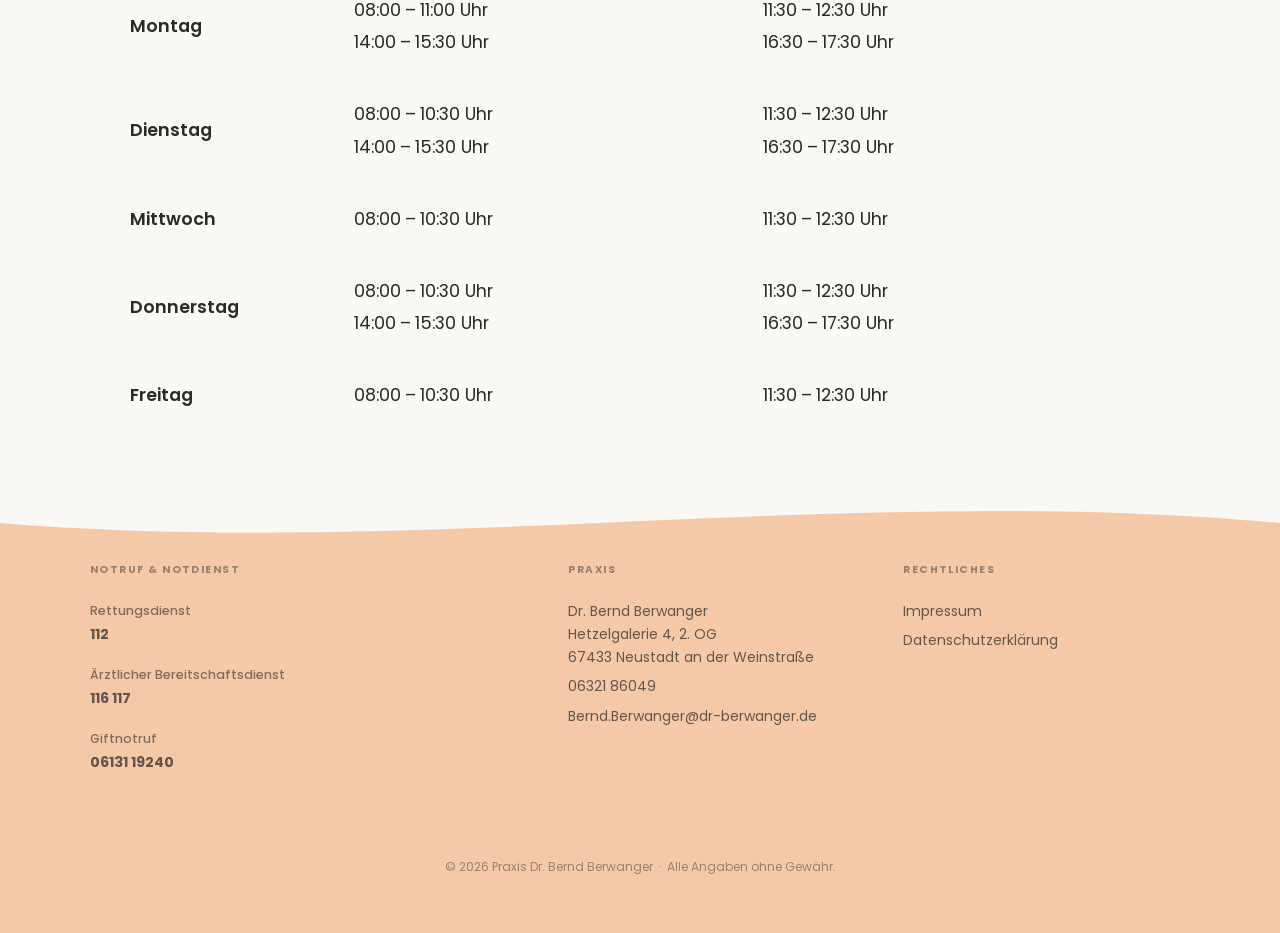
==== commit bf849100: "Kleinere Impfungen" ====
--- a/index.html
+++ b/index.html
@@ -158,8 +158,8 @@
             <div class="akkordeon-inhalt">
               <div class="akkordeon-inhalt-inner">
                 <p>Kleinere <strong>nicht-infektiöse</strong> Anliegen wie
-                   Wunden oder kleinere Abklärungen können auch ohne Termin in
-                   die Gesundsprechstunde kommen. Bitte Wartezeit einplanen.</p>
+                   Wunden, kurzfristige Impfungen oder kleinere Abklärungen können auch ohne 
+                   Termin in die Gesundsprechstunde kommen. Bitte Wartezeit einplanen.</p>
               </div>
             </div>
           </div>
--- a/style.css
+++ b/style.css
@@ -851,15 +851,15 @@
   opacity:      0.75;
 }
 
-/* Große Telefonnummer */
+/* Telefonnummer in Termin-Kontexten */
 .termin-tel-link {
   display:        block;
-  font-size:      clamp(1.75rem, 3.8vw, 2.4rem);
+  font-size:      clamp(1rem, 2.5vw, 1.3rem);
   font-weight:    700;
-  letter-spacing: -0.03em;
-  line-height:    1;
+  letter-spacing: -0.01em;
+  line-height:    1.35;
   color:          var(--farbe-text);
-  margin-bottom:  1.25rem;
+  margin-bottom:  0.25rem;
   transition:     opacity 0.2s;
 }
 
@@ -898,6 +898,108 @@
   }
 }
 
+
+/* ── 15b. Akkordeon im Pillenformat ──────────────────────── */
+
+.akkordeon {
+  display:        flex;
+  flex-direction: column;
+  gap:            0.6rem;
+}
+
+/* Pill-Button (geschlossen) */
+.akkordeon-pill {
+  display:         flex;
+  align-items:     center;
+  justify-content: space-between;
+  width:           100%;
+  padding:         1rem 1.75rem;
+  background:      var(--farbe-banner-bg);
+  border-radius:   100px;
+  border:          none;
+  cursor:          pointer;
+  font-family:     'Poppins', sans-serif;
+  font-size:       1rem;
+  font-weight:     600;
+  letter-spacing:  -0.01em;
+  color:           var(--farbe-text);
+  text-align:      left;
+  transition:      background 0.2s, border-radius 0.15s;
+}
+
+.akkordeon-pill:hover {
+  background: #f2d4bb;
+}
+
+/* Pill geöffnet: untere Ecken abflachen */
+.akkordeon-item--offen .akkordeon-pill {
+  border-radius: 22px 22px 0 0;
+}
+
+/* Pfeil-Indikator */
+.akkordeon-pfeil {
+  width:         0.55rem;
+  height:        0.55rem;
+  border-right:  2px solid var(--farbe-text);
+  border-bottom: 2px solid var(--farbe-text);
+  transform:     rotate(45deg) translateY(-2px);
+  flex-shrink:   0;
+  margin-left:   1rem;
+  transition:    transform 0.2s;
+}
+
+.akkordeon-item--offen .akkordeon-pfeil {
+  transform: rotate(-135deg) translateY(2px);
+}
+
+/* Inhaltsbereich */
+.akkordeon-inhalt {
+  background:    var(--farbe-banner-bg);
+  border-radius: 0 0 16px 16px;
+  max-height:    0;
+  overflow:      hidden;
+  transition:    max-height 0.35s ease;
+}
+
+.akkordeon-item--offen .akkordeon-inhalt {
+  max-height: 500px;
+}
+
+/* Innenabstand */
+.akkordeon-inhalt-inner {
+  padding: 0.5rem 1.75rem 2rem;
+}
+
+/* Fließtext */
+.akkordeon-inhalt-inner > p,
+.akkordeon-sprechzeit-block > p {
+  font-size:     0.975rem;
+  line-height:   1.72;
+  opacity:       0.78;
+  margin-bottom: 0.5rem;
+}
+
+/* Praxis-App-Zeile */
+.akkordeon-app-zeile {
+  margin-top: 1rem !important;
+}
+
+/* Sprechzeit-Unterblöcke */
+.akkordeon-sprechzeit-block {
+  margin-top: 1.25rem;
+}
+
+@media (max-width: 767px) {
+  .akkordeon-pill {
+    padding:   0.875rem 1.35rem;
+    font-size: 0.95rem;
+  }
+
+  .akkordeon-inhalt-inner {
+    padding: 0.4rem 1.35rem 1.75rem;
+  }
+}
+
 /* ── 16. Vertretungsseite ─────────────────────────────────── */
 .vertr-intro {
   max-width:     800px;
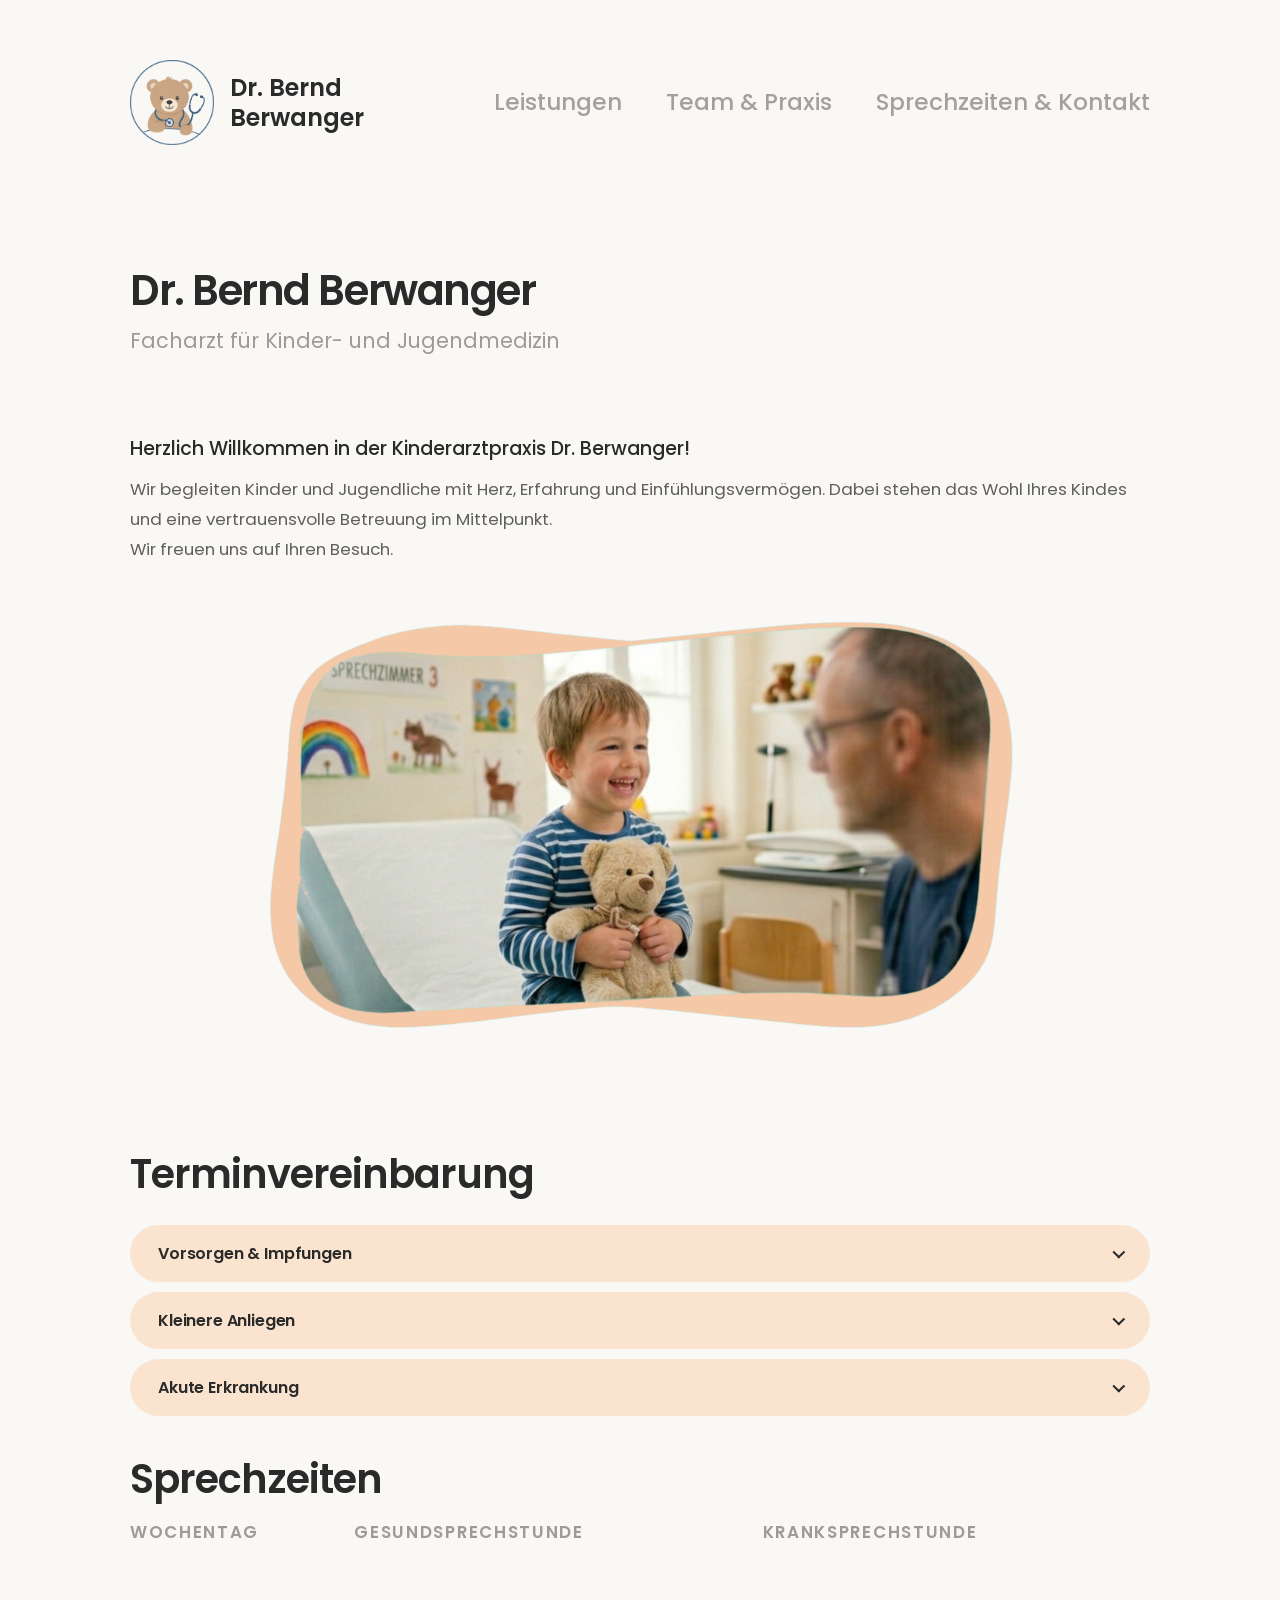
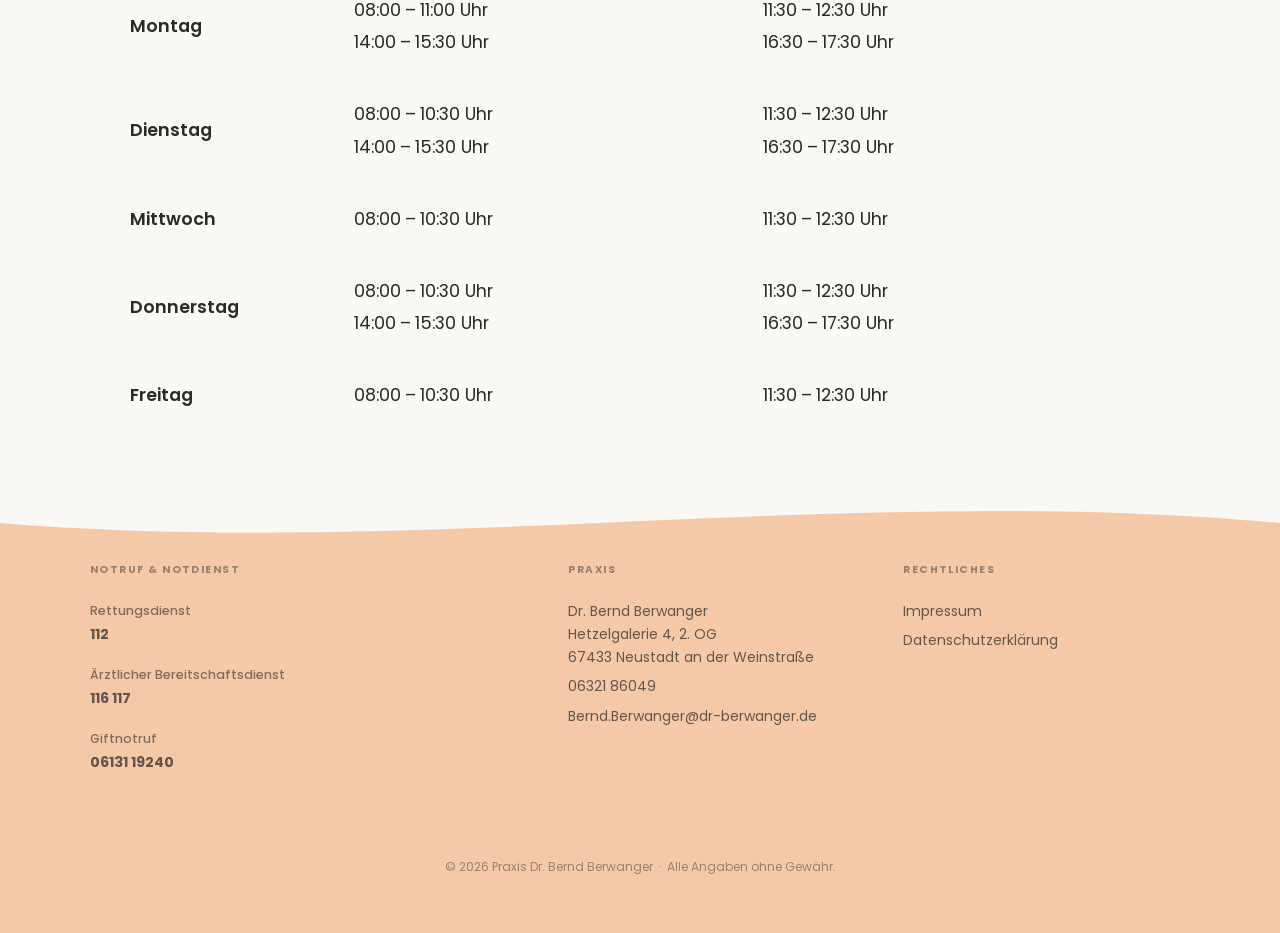
==== commit 37d3b15d: "Änderungen. Spack" ====
--- a/index.html
+++ b/index.html
@@ -132,14 +132,14 @@
           <!-- ── Vorsorge & Impfungen ──────────────────────── -->
           <div class="akkordeon-item">
             <button class="akkordeon-pill" aria-expanded="false">
-              Vorsorge &amp; Impfungen
+              Vorsorgen &amp; Impfungen
               <span class="akkordeon-pfeil" aria-hidden="true"></span>
             </button>
             <div class="akkordeon-inhalt">
               <div class="akkordeon-inhalt-inner">
                 <p>Vorsorgen, Impfungen und alle geplanten Besuche vereinbaren
                    Sie bequem per E-Mail:</p>
-                <a href="mailto:Termine@dr-berwanger.de"
+                <a href="mailto:termine@dr-berwanger.de"
                    id="akkordeon-termin-email"
                    class="termin-email-link">Termine@dr-berwanger.de</a>
                 <p class="akkordeon-app-zeile">Oder per Chat in der
@@ -172,18 +172,18 @@
             </button>
             <div class="akkordeon-inhalt">
               <div class="akkordeon-inhalt-inner">
-                <p>Kinder mit ansteckenden Erkrankungen wie Fieber, Erkältung,
+                <p>Kinder mit <strong>infektiösen</strong>  Erkrankungen wie Fieber, Erkältung,
                    Magen-Darm&nbsp;etc. können sich in der
-                   KRANK-Sprechstunde vorstellen.</p>
+                   Kranksprechstunde vorstellen.</p>
                 <div class="akkordeon-sprechzeit-block">
-                  <p><strong>Vormittags:</strong> Telefonische Anmeldung wird erbeten.</p>
+                  <p><strong>Vormittags:</strong> Wenn möglich mit telefonischer Anmeldung.</p>
                   <a href="tel:0632186049"
                      id="akkordeon-telefon"
                      class="termin-tel-link"
                      aria-label="Praxis anrufen: 06321 86049">06321&thinsp;86049</a>
                 </div>
                 <div class="akkordeon-sprechzeit-block">
-                  <p><strong>Nachmittags:</strong> Die Nachmittags-Kranksprechstunde
+                  <p><strong>Nachmittags:</strong> Die Kranksprechstunde nachmittags
                      ist eine offene Sprechstunde – keine Anmeldung erforderlich.</p>
                 </div>
               </div>
